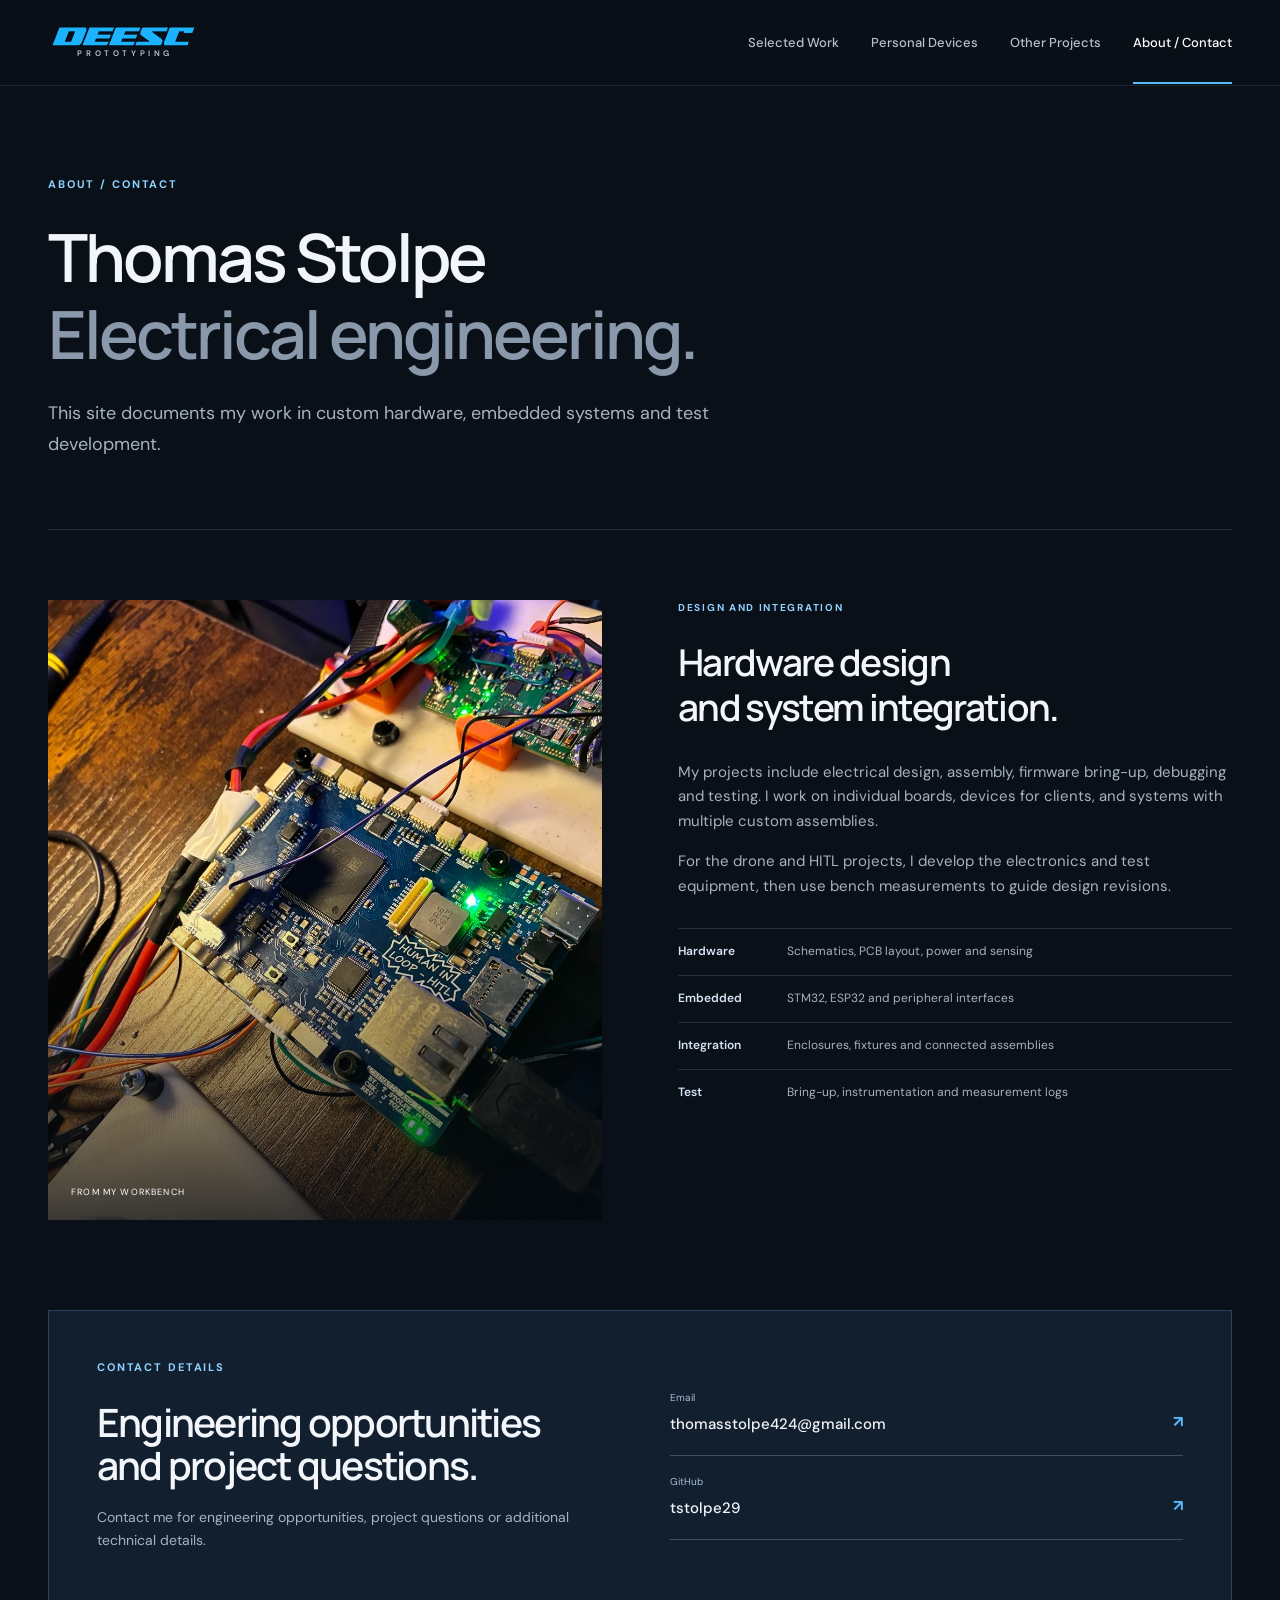
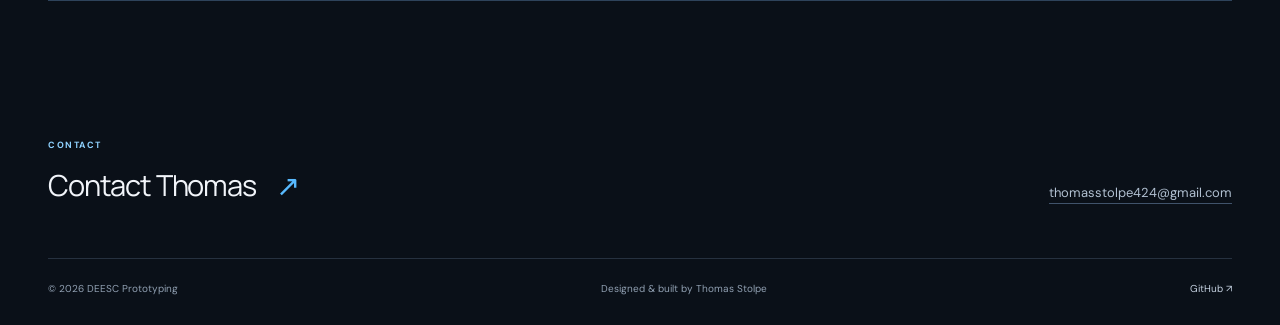
==== about.html @ e36f920d "Use plain descriptions throughout portfolio copy" ====
<!doctype html>
<html lang="en"><head><meta charset="utf-8"><meta name="viewport" content="width=device-width, initial-scale=1"><meta name="theme-color" content="#0a1018"><meta name="description" content="Electrical engineering, custom PCB design, embedded systems and bench testing. Contact Thomas Stolpe at DEESC Prototyping."><title>About Thomas Stolpe | DEESC Prototyping</title><link rel="icon" href="assets/brand/deesc-chip-blue.png"><link rel="canonical" href="https://deescproto.com/about.html"><meta property="og:type" content="website"><meta property="og:title" content="About Thomas Stolpe | DEESC Prototyping"><meta property="og:description" content="Electrical engineering, custom PCB design, embedded systems and bench testing. Contact Thomas Stolpe at DEESC Prototyping."><meta property="og:image" content="https://deescproto.com/photo-drone-hitl.webp"><meta name="twitter:card" content="summary_large_image"><link rel="stylesheet" href="styles.css?v=20261102"></head><body>
<a class="skip-link" href="#main">Skip to content</a><header class="site-header"><div class="container nav-wrap">
 <a class="brand" href="index.html" aria-label="DEESC Prototyping home"><img src="assets/brand/deesc-wordmark-blue.png" width="151" height="39" alt="DEESC"><span>PROTOTYPING</span></a>
 <button class="menu-toggle" aria-expanded="false" aria-controls="main-nav"><span>Menu</span><span class="menu-icon" aria-hidden="true">☰</span></button>
 <nav class="main-nav" id="main-nav" aria-label="Main navigation"><a href="index.html">Selected Work</a><a href="people.html">Personal Devices</a><a href="projects.html">Other Projects</a><a href="about.html" aria-current="page">About / Contact</a></nav></div></header><main id="main"><section class="page-intro container"><p class="eyebrow">ABOUT / CONTACT</p><h1>Thomas Stolpe<br><span class="muted">Electrical engineering.</span></h1><p class="intro-lede">This site documents my work in custom hardware, embedded systems and test development.</p></section>
<section class="container about-layout"><div class="about-image"><img src="photo-hitl-bench.webp" alt="Thomas Stolpe’s custom HITL board on the electronics workbench" width="1536" height="1152"><span class="photo-label">FROM MY WORKBENCH</span></div><div class="about-text"><p class="eyebrow">DESIGN AND INTEGRATION</p><h2>Hardware design<br>and system integration.</h2><p>My projects include electrical design, assembly, firmware bring-up, debugging and testing. I work on individual boards, devices for clients, and systems with multiple custom assemblies.</p><p>For the drone and HITL projects, I develop the electronics and test equipment, then use bench measurements to guide design revisions.</p><dl class="skill-list"><div><dt>Hardware</dt><dd>Schematics, PCB layout, power and sensing</dd></div><div><dt>Embedded</dt><dd>STM32, ESP32 and peripheral interfaces</dd></div><div><dt>Integration</dt><dd>Enclosures, fixtures and connected assemblies</dd></div><div><dt>Test</dt><dd>Bring-up, instrumentation and measurement logs</dd></div></dl></div></section>
<section class="container contact-panel" id="contact"><div><p class="eyebrow">CONTACT DETAILS</p><h2>Engineering opportunities<br>and project questions.</h2><p>Contact me for engineering opportunities, project questions or additional technical details.</p></div><div class="contact-links"><a href="mailto:thomasstolpe424@gmail.com"><span>Email</span><strong>thomasstolpe424@gmail.com</strong><b aria-hidden="true">↗</b></a><a href="https://github.com/tstolpe29" target="_blank" rel="noopener noreferrer"><span>GitHub</span><strong>tstolpe29</strong><b aria-hidden="true">↗</b></a></div></section></main><footer class="site-footer"><div class="container"><div class="footer-top"><div><p class="eyebrow">CONTACT</p><a class="footer-hello" href="mailto:thomasstolpe424@gmail.com">Contact Thomas <span aria-hidden="true">↗</span></a></div><a class="email-link" href="mailto:thomasstolpe424@gmail.com">thomasstolpe424@gmail.com</a></div><div class="footer-bottom"><span>© <span id="year">2026</span> DEESC Prototyping</span><span>Designed & built by Thomas Stolpe</span><a href="https://github.com/tstolpe29" target="_blank" rel="noopener noreferrer">GitHub ↗</a></div></div></footer><script src="script.js?v=20261102"></script></body></html>
---- styles.css ----
@import url('https://fonts.googleapis.com/css2?family=DM+Sans:wght@400;500;600;700&family=Manrope:wght@400;500;600;700;800&display=swap');
:root{--bg:#0a1018;--line:#26313f;--text:#f2f5fa;--muted:#a6b2c1;--blue:#58baff;--blue-light:#8fd2ff;--font:'DM Sans',Arial,sans-serif;--display:'Manrope',Arial,sans-serif}
*{box-sizing:border-box}html{scroll-behavior:smooth;scroll-padding-top:100px}body{margin:0;background:var(--bg);color:var(--text);font-family:var(--font);font-size:16px;line-height:1.65;-webkit-font-smoothing:antialiased}a{color:inherit;text-decoration:none}button{font:inherit;color:inherit}img{display:block;max-width:100%}::selection{background:#59baff;color:#071018}:focus-visible{outline:2px solid var(--blue-light);outline-offset:6px}h1,h2,h3{font-family:var(--display);line-height:1.12;letter-spacing:-.045em;font-weight:600}h1,h2,h3,p{margin-top:0}p{color:var(--muted)}.container{width:min(1280px,calc(100% - 96px));margin-inline:auto}.muted{color:#8998aa}.eyebrow{font-size:11px;font-weight:700;line-height:1.6;letter-spacing:.17em;color:var(--blue-light);margin-bottom:24px}.skip-link{position:fixed;left:24px;top:-100px;z-index:200;background:var(--blue);color:#071018;padding:12px 18px}.skip-link:focus{top:12px}
.site-header{height:86px;position:sticky;top:0;z-index:50;background:rgba(10,16,24,.95);border-bottom:1px solid rgba(142,174,206,.15);backdrop-filter:blur(20px)}.nav-wrap{display:flex;height:100%;align-items:center;justify-content:space-between;gap:36px}.brand{width:151px;display:flex;flex-direction:column;align-items:center;gap:0;flex-shrink:0}.brand img{width:151px;height:auto;max-height:38px;object-fit:contain}.brand span{font-size:8px;letter-spacing:.45em;font-weight:600;padding-left:.45em;color:#b6c4d5}.main-nav{display:flex;gap:32px;align-items:center}.main-nav a{font-size:13px;font-weight:500;padding:31px 0 29px;color:#b7c1ce;border-bottom:2px solid transparent;transition:color .2s,border-color .2s}.main-nav a:hover,.main-nav a[aria-current=page]{color:#fff;border-bottom-color:var(--blue)}.menu-toggle{display:none}
.hero{position:relative;min-height:790px;height:min(850px,calc(100svh - 86px));isolation:isolate;overflow:hidden;background:#0e1825}.hero-photo{position:absolute;inset:0;width:100%;height:100%;object-fit:cover;object-position:50% 74%;z-index:-3}.hero-shade{position:absolute;inset:0;z-index:-2;background:linear-gradient(180deg,rgba(8,15,24,.87) 0%,rgba(8,15,24,.55) 29%,rgba(8,15,24,0) 62%,rgba(8,15,24,.36) 87%,#0a1018 100%)}.hero-copy{padding-top:62px;position:relative}.hero-copy .eyebrow{display:flex;align-items:center;gap:12px;font-size:10px;margin-bottom:20px}.small-line{display:inline-block;width:25px;height:1px;background:var(--blue)}.hero h1{font-size:clamp(47px,5.25vw,76px);max-width:910px;margin-bottom:20px;letter-spacing:-.052em;line-height:1.04}.hero h1 em{font-style:normal;color:#8dceff}.hero-lede{font-size:16px;line-height:1.65;max-width:640px;color:#d0dae5;margin-bottom:25px}.button{display:inline-flex;align-items:center;justify-content:space-between;gap:32px;padding:13px 21px;font-weight:600;font-size:13px;border:1px solid transparent;transition:background .2s,transform .2s}.button.primary{background:var(--blue);color:#08111b}.button:hover{background:#9edaff;transform:translateY(-2px)}.hero-caption{position:absolute;bottom:27px;left:0;right:0;display:flex;align-items:center;gap:20px;font-size:12px;color:#d0dbe8}.hero-caption span:first-child{font-size:9px;letter-spacing:.19em;color:var(--blue-light)}.hero-caption span:last-child{margin-left:auto;font-size:10px;letter-spacing:.15em}
.discipline-strip{border-block:1px solid var(--line);background:#0d151f}.discipline-strip .container{display:flex;align-items:center;justify-content:space-between;gap:20px;padding-block:22px}.discipline-strip span{font-size:10px;font-weight:500;letter-spacing:.13em;color:#9eacbd}.discipline-strip i{width:3px;height:3px;background:#59718b;border-radius:50%}.section{padding-block:108px}.section-heading{display:flex;justify-content:space-between;align-items:flex-end;gap:70px;margin-bottom:54px}.section-heading h2{font-size:42px;line-height:1.2;margin-bottom:0}.section-heading .eyebrow{margin-bottom:20px}.section-heading>p{max-width:330px;margin-bottom:4px;font-size:15px}
.feature{display:grid;grid-template-columns:1.12fr 1fr;gap:68px;align-items:center;padding:42px 0;border-top:1px solid var(--line)}.feature:last-child{padding-bottom:0}.feature-visual{position:relative;display:block;aspect-ratio:1.09;overflow:hidden;background:#15202d}.feature-visual img{width:100%;height:100%;object-fit:cover;transition:transform .7s}.feature-visual:after,.people-photo:after,.about-image:after{content:'';position:absolute;inset:50% 0 0;background:linear-gradient(transparent,rgba(6,12,19,.78));pointer-events:none}.feature-visual:hover img,.small-photo:hover img{transform:scale(1.035)}.photo-label{position:absolute;z-index:1;left:23px;bottom:20px;font-size:9px;letter-spacing:.13em;color:white}.image-arrow{position:absolute;z-index:2;right:20px;bottom:18px;display:grid;place-items:center;width:36px;height:36px;border:1px solid #7e93a9;background:#111e2bd9;border-radius:50%;font-size:21px;color:#e8f4ff}.feature-top{display:flex;justify-content:space-between;align-items:center;margin-bottom:32px}.index-number{font-family:var(--display);font-weight:500;font-size:42px;letter-spacing:-.06em;color:#71869d;line-height:1}.status{font-size:9px;letter-spacing:.12em;font-weight:600;display:flex;align-items:center;gap:8px;color:#b5c4d4}.status i{width:5px;height:5px;background:var(--blue);border-radius:50%}.feature-copy .eyebrow{margin-bottom:14px}.feature h3{font-size:39px;margin-bottom:20px}.feature-copy>p:not(.eyebrow){font-size:15px}.detail-lines{list-style:none;padding:0;margin:24px 0 28px}.detail-lines li{position:relative;border-top:1px solid var(--line);padding:11px 0 11px 18px;font-size:12px;color:#b4c0cf}.detail-lines li:before{content:'+';position:absolute;left:0;color:var(--blue)}.text-link{display:inline-flex;align-items:center;justify-content:space-between;gap:40px;font-weight:600;font-size:13px;padding-block:7px;border-bottom:1px solid #52728e;transition:color .2s,border-color .2s}.text-link span{font-size:20px;color:var(--blue)}.text-link:hover{color:var(--blue-light);border-color:var(--blue-light)}.feature-hitl .feature-visual{grid-column:2;grid-row:1}.feature-hitl .feature-copy{grid-column:1;grid-row:1}
.approach-band{background:#101a27;border-block:1px solid var(--line);padding-block:64px}.approach-inner{display:grid;grid-template-columns:.65fr 1.4fr 1fr;gap:36px;align-items:center}.approach-inner>.eyebrow{align-self:start;margin-top:7px}.approach-inner h2{font-size:37px;margin:0;line-height:1.25}.approach-inner h2 span{color:#92a6bf}.approach-inner>p:last-child{font-size:14px;margin:0}.site-footer{padding:62px 0 27px}.footer-top{display:flex;align-items:flex-end;justify-content:space-between;gap:30px;padding-bottom:54px}.footer-top .eyebrow{font-size:9px;margin-bottom:14px}.footer-hello{font-family:var(--display);font-size:29px;letter-spacing:-.04em;line-height:1.25}.footer-hello span{color:var(--blue);margin-left:15px}.email-link{color:#b1c0d1;font-size:13px;border-bottom:1px solid #40536b}.footer-bottom{display:flex;gap:24px;align-items:center;justify-content:space-between;border-top:1px solid var(--line);padding-top:22px;font-size:10px;color:#91a0b2}.footer-bottom a{color:#c4d0df}
.page-intro{padding-top:90px;padding-bottom:70px;border-bottom:1px solid var(--line)}.page-intro h1{font-size:clamp(44px,5.2vw,70px);line-height:1.16;margin-bottom:26px}.intro-lede{font-size:18px;max-width:760px;line-height:1.7;margin-bottom:0}.people-projects{padding-bottom:40px}.people-feature{display:grid;grid-template-columns:1fr 1fr;gap:80px;align-items:center;padding-block:74px;border-bottom:1px solid var(--line)}.people-feature:last-child{border:0}.people-photo{position:relative;overflow:hidden;display:block;background:#131c28;aspect-ratio:1/1.06}.people-photo img{width:100%;height:100%;object-fit:cover}.people-copy .index-number{display:block;margin-bottom:28px}.people-copy .eyebrow{font-size:10px;margin-bottom:15px}.people-copy h2{font-size:42px;line-height:1.18}.people-copy>p:not(.eyebrow){font-size:15px}.tags{display:flex;flex-wrap:wrap;gap:8px;margin-top:22px}.tags span{padding:5px 9px;border:1px solid #2f4155;font-size:10px;line-height:1.5;color:#b6c9df}.people-copy .text-link{margin-top:28px}.people-feature.reverse .people-photo{grid-column:2;grid-row:1}.people-feature.reverse .people-copy{grid-column:1;grid-row:1}
.small-project-grid{display:grid;grid-template-columns:repeat(3,minmax(0,1fr));column-gap:26px;row-gap:54px;padding-block:62px 90px}.small-project{min-width:0}.small-photo{display:block;position:relative;aspect-ratio:1.35;overflow:hidden;background:#16202d}.small-photo img{width:100%;height:100%;object-fit:cover;transition:transform .6s}.small-index{position:absolute;top:14px;left:14px;background:#0a1018d9;border:1px solid #5f748d;min-width:27px;text-align:center;font-size:11px;padding:2px 5px}.small-photo .image-arrow{width:29px;height:29px;font-size:18px;bottom:12px;right:12px}.small-copy{padding-top:18px}.small-category{color:#90a6bd;font-size:9px;letter-spacing:.08em;margin-bottom:9px}.small-copy h2{font-size:23px;line-height:1.25;letter-spacing:-.035em;margin-bottom:12px}.small-copy h2 a:hover{color:var(--blue-light)}.small-copy>p:not(.small-category){font-size:14px;margin-bottom:0}.small-copy .tags{margin-top:18px}
.about-layout{display:grid;grid-template-columns:1fr 1fr;gap:76px;align-items:start;padding-block:70px 90px}.about-image{position:relative;height:620px}.about-image img{width:100%;height:100%;object-fit:cover}.about-text h2{font-size:37px;line-height:1.2}.about-text>p{font-size:15px}.about-text .eyebrow{font-size:10px}.skill-list{margin:30px 0 0}.skill-list>div{display:grid;grid-template-columns:95px 1fr;gap:14px;border-top:1px solid var(--line);padding-block:13px;font-size:12px}.skill-list dt{color:#d6e5f6;font-weight:600}.skill-list dd{margin:0;color:var(--muted)}.contact-panel{background:#121f2e;padding:48px;display:grid;grid-template-columns:1fr 1fr;gap:60px;margin-bottom:75px;border:1px solid #2e435b}.contact-panel h2{font-size:39px;margin-bottom:18px}.contact-panel p:not(.eyebrow){font-size:14px;margin:0}.contact-links{align-self:center}.contact-links a{position:relative;display:flex;flex-direction:column;padding:18px 25px 18px 0;border-bottom:1px solid #3b4f66;gap:6px}.contact-links span{font-size:10px;color:#a7bed7}.contact-links strong{font-size:15px;font-weight:500;overflow-wrap:anywhere}.contact-links b{position:absolute;right:0;top:45%;color:var(--blue)}
.case-hero{padding-top:47px;padding-bottom:64px;background:linear-gradient(140deg,#101a28,#0a1018)}.back-link{font-size:12px;color:#99aec5;display:inline-block;margin-bottom:43px}.back-link:hover{color:var(--blue-light)}.case-hero-grid{display:grid;grid-template-columns:1fr 1.07fr;gap:64px;align-items:center}.case-hero h1{font-size:clamp(40px,4.3vw,62px);line-height:1.09;margin-bottom:22px}.case-subtitle{font-size:17px}.case-hero .eyebrow{margin-bottom:17px}.case-status{font-size:11px;color:#c1d0e2;margin-top:28px;display:flex;gap:9px;align-items:center}.case-status:before{content:'';width:5px;height:5px;border-radius:50%;background:var(--blue);flex-shrink:0}.case-hero-image{margin:0;aspect-ratio:1.17;background:#172332}.case-hero-image img{width:100%;height:100%;object-fit:cover}.case-hero-image.contain img{object-fit:contain}.facts{display:grid;grid-template-columns:repeat(3,1fr);border-block:1px solid var(--line)}.facts>div{padding:24px 28px;border-right:1px solid var(--line)}.facts>div:first-child{padding-left:0}.facts>div:last-child{border-right:0}.facts dt{font-size:10px;color:#8ca2ba;letter-spacing:.08em;margin-bottom:5px}.facts dd{font-size:16px;margin:0;color:#d4e2f2}.case-section{padding-block:70px}.case-grid{display:grid;grid-template-columns:1fr 1fr;gap:80px}.case-grid h2{font-size:36px;line-height:1.18}.case-overview{font-size:17px;color:#c3cedc}.case-focus{font-size:15px}.engineering-list{list-style:none;margin:0;padding:0}.engineering-list li{padding:18px 0;border-top:1px solid var(--line);display:grid;grid-template-columns:26px 1fr;gap:15px;color:#aebdcf;font-size:14px}.engineering-list li span{font-size:10px;color:var(--blue);padding-top:3px}.engineering-list li p{margin:0;color:inherit}.architecture{margin-top:54px;border-block:1px solid var(--line);padding-block:28px}.architecture>.eyebrow{font-size:10px;margin-bottom:18px}.system-flow{display:grid;grid-template-columns:repeat(4,minmax(0,1fr));gap:18px}.system-node{border-left:2px solid #476b90;padding-left:15px}.system-node span{font-size:9px;color:var(--blue);display:block;margin-bottom:6px}.system-node h3{font-family:var(--font);font-size:14px;letter-spacing:0;margin-bottom:5px}.system-node p{font-size:11px;margin:0}.outcome{margin-top:40px;padding:24px 28px;background:#121f2d;border-left:2px solid var(--blue)}.outcome .eyebrow{font-size:10px;margin-bottom:9px}.outcome p:last-child{font-size:14px;margin:0;color:#b8c9dc}
.docs-section{padding-bottom:50px}.docs-box{border:1px solid var(--line);padding:30px}.docs-box h2{font-size:25px;margin-bottom:10px}.docs-box>p{font-size:14px}.doc-links{display:flex;flex-wrap:wrap;gap:12px;margin-top:22px}.doc-links a{display:inline-flex;align-items:center;gap:25px;padding:12px 16px;background:#142231;border:1px solid #2c455e;font-size:12px;overflow-wrap:anywhere;max-width:100%}.doc-links a:hover{border-color:var(--blue)}.doc-links a span{color:var(--blue-light);font-size:10px;white-space:nowrap}.gallery-section{padding-block:30px 80px}.gallery-heading{display:flex;justify-content:space-between;align-items:flex-end;gap:30px;margin-bottom:28px}.gallery-heading h2{font-size:34px;margin-bottom:0}.gallery-heading .eyebrow{margin-bottom:14px}.gallery-heading>p{font-size:12px;margin:0}.gallery-grid{display:grid;grid-template-columns:repeat(3,minmax(0,1fr));gap:24px;align-items:start}.gallery-item{width:100%;padding:0;border:1px solid #2a3a4e;background:#101a26;text-align:left;cursor:zoom-in;overflow:hidden}.gallery-item img{width:100%;height:250px;object-fit:cover;background:#18232f}.gallery-item[data-technical=true] img{object-fit:contain}.gallery-item span{display:block;padding:13px 15px;font-size:11px;line-height:1.55;color:#a8bdd2}.gallery-item:hover{border-color:#6aa8de}.case-simple{max-width:900px;margin:0 auto}.case-simple h2{font-size:32px}.case-simple p{font-size:18px;color:#bfccdc}.project-related{border-top:1px solid var(--line);padding-block:30px 50px;display:flex;align-items:center;justify-content:space-between;gap:30px}.project-related>span{font-size:10px;color:#9fb0c3;letter-spacing:.14em}.project-related a{font-size:20px;line-height:1.35;font-family:var(--display)}.project-related a span{color:var(--blue);margin-left:15px}
.lightbox{max-width:none;width:100vw;height:100dvh;max-height:none;inset:0;margin:0;padding:20px 30px;border:0;color:var(--text);background:rgba(5,9,15,.98)}.lightbox::backdrop{background:#03060a}.lightbox-toolbar{display:flex;justify-content:space-between;align-items:center;height:47px;max-width:1550px;margin:auto}.lightbox-toolbar>span{font-size:12px;color:#a4b8d0}.lightbox button{background:#152538;border:1px solid #405a77;cursor:pointer;padding:8px 15px}.lightbox button:hover{background:#263f5c}.lightbox-close{font-size:12px}.lightbox-close span{margin-left:20px;font-size:20px}.lightbox-body{display:grid;grid-template-columns:50px minmax(0,1fr) 50px;gap:20px;align-items:center;height:calc(100% - 60px);max-width:1550px;margin:auto}.lightbox figure{margin:0;min-width:0;display:flex;flex-direction:column;align-items:center;gap:16px;max-height:100%}.lightbox figure img{max-height:calc(100dvh - 175px);object-fit:contain;min-height:0}.lightbox figcaption{font-size:12px;color:#bacbdf;text-align:center}.lightbox-prev,.lightbox-next{font-size:20px;height:50px}.no-scroll{overflow:hidden}.error-page{min-height:50vh}
@media(min-width:1600px){.hero-photo{object-position:center 68%}.hero-copy{padding-top:70px}.hero h1{font-size:80px}}
@media(max-width:1100px){.container{width:calc(100% - 64px)}.main-nav{gap:23px}.hero{min-height:730px;height:770px}.hero-photo{object-position:55% 73%}.feature{gap:38px}.feature h3{font-size:32px}.feature-top{margin-bottom:24px}.section-heading{gap:40px}.section-heading h2{font-size:36px}.approach-inner{grid-template-columns:.6fr 1.25fr 1fr;gap:25px}.approach-inner h2{font-size:30px}.people-feature{gap:45px}.people-copy h2{font-size:35px}.case-hero-grid{gap:36px}.case-grid{gap:48px}.small-project-grid{gap:44px 22px}.small-copy h2{font-size:21px}.about-layout{gap:44px}.contact-panel{gap:40px;padding:36px}.gallery-item img{height:210px}.footer-hello{font-size:25px}}
@media(max-width:800px){.container{width:calc(100% - 40px)}.site-header{height:72px}.brand{width:125px}.brand img{width:125px;max-height:31px}.brand span{font-size:7px}.menu-toggle{display:flex;align-items:center;gap:14px;background:none;border:1px solid #34465b;padding:7px 11px;font-size:12px;cursor:pointer}.menu-icon{color:var(--blue);font-size:16px}.main-nav{position:absolute;top:71px;left:0;right:0;padding:12px 20px 22px;background:#0d1724;border-bottom:1px solid #31455c;display:none;flex-direction:column;align-items:stretch;gap:0}.main-nav.open{display:flex}.main-nav a{padding:14px 8px;border-bottom:1px solid #24374d}.main-nav a[aria-current=page]{color:var(--blue-light)}.hero{min-height:720px;height:780px}.hero-copy{padding-top:48px}.hero h1{font-size:56px;line-height:1.09}.hero-photo{object-position:52% 100%;object-fit:contain;background:#0f1b29}.hero-shade{background:linear-gradient(180deg,#0b1420 0%,rgba(11,20,32,.95) 22%,rgba(11,20,32,.4) 42%,transparent 68%,#0a1018 100%)}.hero-caption{bottom:25px}.hero-caption span{font-size:11px}.hero-caption span:first-child{display:none}.hero-copy .eyebrow{font-size:9px}.hero-lede{font-size:15px}.discipline-strip .container{display:grid;grid-template-columns:1fr 1fr;gap:10px 20px;padding-block:18px}.discipline-strip i{display:none}.discipline-strip span{font-size:9px}.section{padding-block:70px}.section-heading{display:block;margin-bottom:35px}.section-heading h2{font-size:36px}.section-heading>p{margin-top:22px;max-width:540px}.feature{grid-template-columns:1fr;gap:28px;padding-block:30px 46px}.feature-visual{aspect-ratio:1.35}.feature-hitl .feature-visual,.feature-hitl .feature-copy{grid-column:auto;grid-row:auto}.feature-top{margin-bottom:22px}.feature h3{font-size:36px}.feature-copy{padding-inline:5px}.feature-copy>p:not(.eyebrow){max-width:600px}.detail-lines{margin-block:20px}.approach-inner{grid-template-columns:1fr 1fr;gap:20px 35px}.approach-inner>.eyebrow{grid-column:1/-1;margin:0}.approach-inner h2{font-size:29px}.approach-inner>p:last-child{font-size:13px}.footer-top{align-items:flex-start;flex-direction:column;gap:24px;padding-bottom:35px}.footer-bottom{flex-wrap:wrap;gap:12px 22px}.footer-bottom span:nth-child(2){order:3;width:100%}.footer-bottom>a{margin-left:auto}.page-intro{padding-block:56px 44px}.page-intro h1{font-size:48px}.intro-lede{font-size:16px}.people-feature{grid-template-columns:1fr;gap:32px;padding-block:44px}.people-photo{aspect-ratio:1.2;max-height:560px}.people-feature.reverse .people-photo,.people-feature.reverse .people-copy{grid-column:auto;grid-row:auto}.people-copy h2{font-size:37px}.people-copy .index-number{font-size:32px;margin-bottom:22px}.small-project-grid{grid-template-columns:repeat(2,minmax(0,1fr));gap:38px 20px;padding-block:44px 60px}.small-copy h2{font-size:21px}.about-layout{grid-template-columns:1fr;gap:35px;padding-block:44px}.about-image{height:auto;aspect-ratio:1.2}.about-text h2{font-size:36px}.contact-panel{grid-template-columns:1fr;gap:24px;margin-bottom:38px;padding:28px}.contact-panel h2{font-size:34px}.case-hero{padding-block:28px 40px}.back-link{margin-bottom:30px}.case-hero-grid{grid-template-columns:1fr;gap:32px}.case-hero h1{font-size:48px;max-width:600px}.case-hero-image{aspect-ratio:1.4}.case-grid{grid-template-columns:1fr;gap:30px}.case-section{padding-block:45px}.facts>div{padding:20px 15px}.facts dd{font-size:13px}.case-grid h2{font-size:32px}.system-flow{grid-template-columns:1fr 1fr;gap:25px}.gallery-grid{grid-template-columns:1fr 1fr;gap:16px}.gallery-heading{display:block}.gallery-heading>p{margin-top:16px}.gallery-item img{height:210px}.gallery-section{padding-block:20px 45px}.project-related a{font-size:18px}.docs-box{padding:22px}.lightbox{padding:15px 12px}.lightbox-body{grid-template-columns:34px minmax(0,1fr) 34px;gap:8px}.lightbox-prev,.lightbox-next{padding:4px!important;height:40px}.lightbox figcaption{font-size:11px}.lightbox-close{padding:4px 10px!important}}
@media(max-width:480px){.hero{height:720px;min-height:0}.hero-copy{padding-top:38px}.hero h1{font-size:41px;letter-spacing:-.055em;line-height:1.13}.hero-copy .eyebrow{font-size:8px;gap:8px;letter-spacing:.1em}.small-line{width:18px}.hero-lede{font-size:14px;max-width:330px}.desktop-break{display:none}.hero-photo{object-fit:cover;height:430px;top:auto;bottom:20px;object-position:52% 100%;opacity:.96}.hero-shade{background:linear-gradient(180deg,#0b1420 0%,#0b1420 27%,rgba(11,20,32,.8) 41%,transparent 61%,rgba(10,16,24,.12) 83%,#0a1018 100%)}.hero-caption{font-size:10px;gap:10px;bottom:22px}.hero-caption span:nth-child(2){font-size:10px}.button{padding:12px 17px;font-size:12px}.discipline-strip span{font-size:8px;letter-spacing:.08em}.section-heading h2{font-size:31px}.section-heading .eyebrow{font-size:10px}.feature h3{font-size:33px}.feature-visual{aspect-ratio:1.15}.feature-copy{padding:0}.feature-top .status{font-size:8px}.index-number{font-size:34px}.photo-label{left:15px;bottom:17px;font-size:8px;max-width:75%}.feature-copy>.eyebrow{font-size:10px}.detail-lines li{font-size:11px}.approach-band{padding-block:44px}.approach-inner{grid-template-columns:1fr;gap:20px}.approach-inner h2{font-size:32px}.approach-inner>p:last-child{font-size:14px}.site-footer{padding-top:42px}.footer-hello{font-size:25px}.email-link{font-size:12px}.footer-bottom{font-size:9px}.page-intro h1{font-size:39px}.page-intro .eyebrow{font-size:10px}.intro-lede{font-size:15px}.small-project-grid{grid-template-columns:1fr;row-gap:42px}.small-photo{aspect-ratio:1.45}.small-copy h2{font-size:24px}.small-copy>p:not(.small-category){font-size:15px}.people-copy h2{font-size:34px}.people-photo{aspect-ratio:1.08}.about-text h2{font-size:31px}.contact-panel{padding:23px}.contact-links strong{font-size:12px}.case-hero h1{font-size:41px}.case-subtitle{font-size:16px}.case-hero-image{aspect-ratio:1.15}.facts{grid-template-columns:1fr}.facts>div,.facts>div:first-child{padding:14px 0;border-right:0;border-bottom:1px solid var(--line);display:grid;grid-template-columns:105px 1fr;gap:10px;align-items:center}.facts>div:last-child{border-bottom:0}.facts dt{margin:0}.facts dd{font-size:14px}.case-overview{font-size:16px}.case-focus{font-size:14px}.engineering-list li{font-size:13px}.system-flow{gap:22px 14px}.system-node{padding-left:10px}.system-node h3{font-size:12px}.system-node p{font-size:10px}.outcome{padding:20px}.gallery-grid{grid-template-columns:1fr}.gallery-item img{height:auto;max-height:380px;object-fit:contain}.gallery-heading h2{font-size:29px}.project-related{align-items:flex-start;flex-direction:column;gap:15px}.case-simple p{font-size:16px}.lightbox-body{grid-template-columns:30px minmax(0,1fr) 30px;gap:5px}.lightbox-toolbar{height:45px}.lightbox figure img{max-height:calc(100dvh - 200px)}}
@media(prefers-reduced-motion:reduce){html{scroll-behavior:auto}*,*:before,*:after{animation:none!important;transition:none!important}}
/* Final image framing keeps both flagship builds visible at small widths. */
@media(min-width:801px){.hero-shade{background:linear-gradient(90deg,rgba(7,14,23,.55),rgba(7,14,23,.18) 52%,transparent 75%),linear-gradient(180deg,rgba(8,15,24,.87) 0%,rgba(8,15,24,.55) 29%,transparent 62%,rgba(8,15,24,.36) 87%,#0a1018 100%)}}
@media(max-width:480px){.hero-photo{height:auto;width:100%;bottom:22px;object-fit:contain}.hero{height:690px}.hero-shade{background:linear-gradient(180deg,#0b1420 0%,#0b1420 38%,rgba(11,20,32,.3) 57%,transparent 72%,rgba(10,16,24,.08) 90%,#0a1018 100%)}}
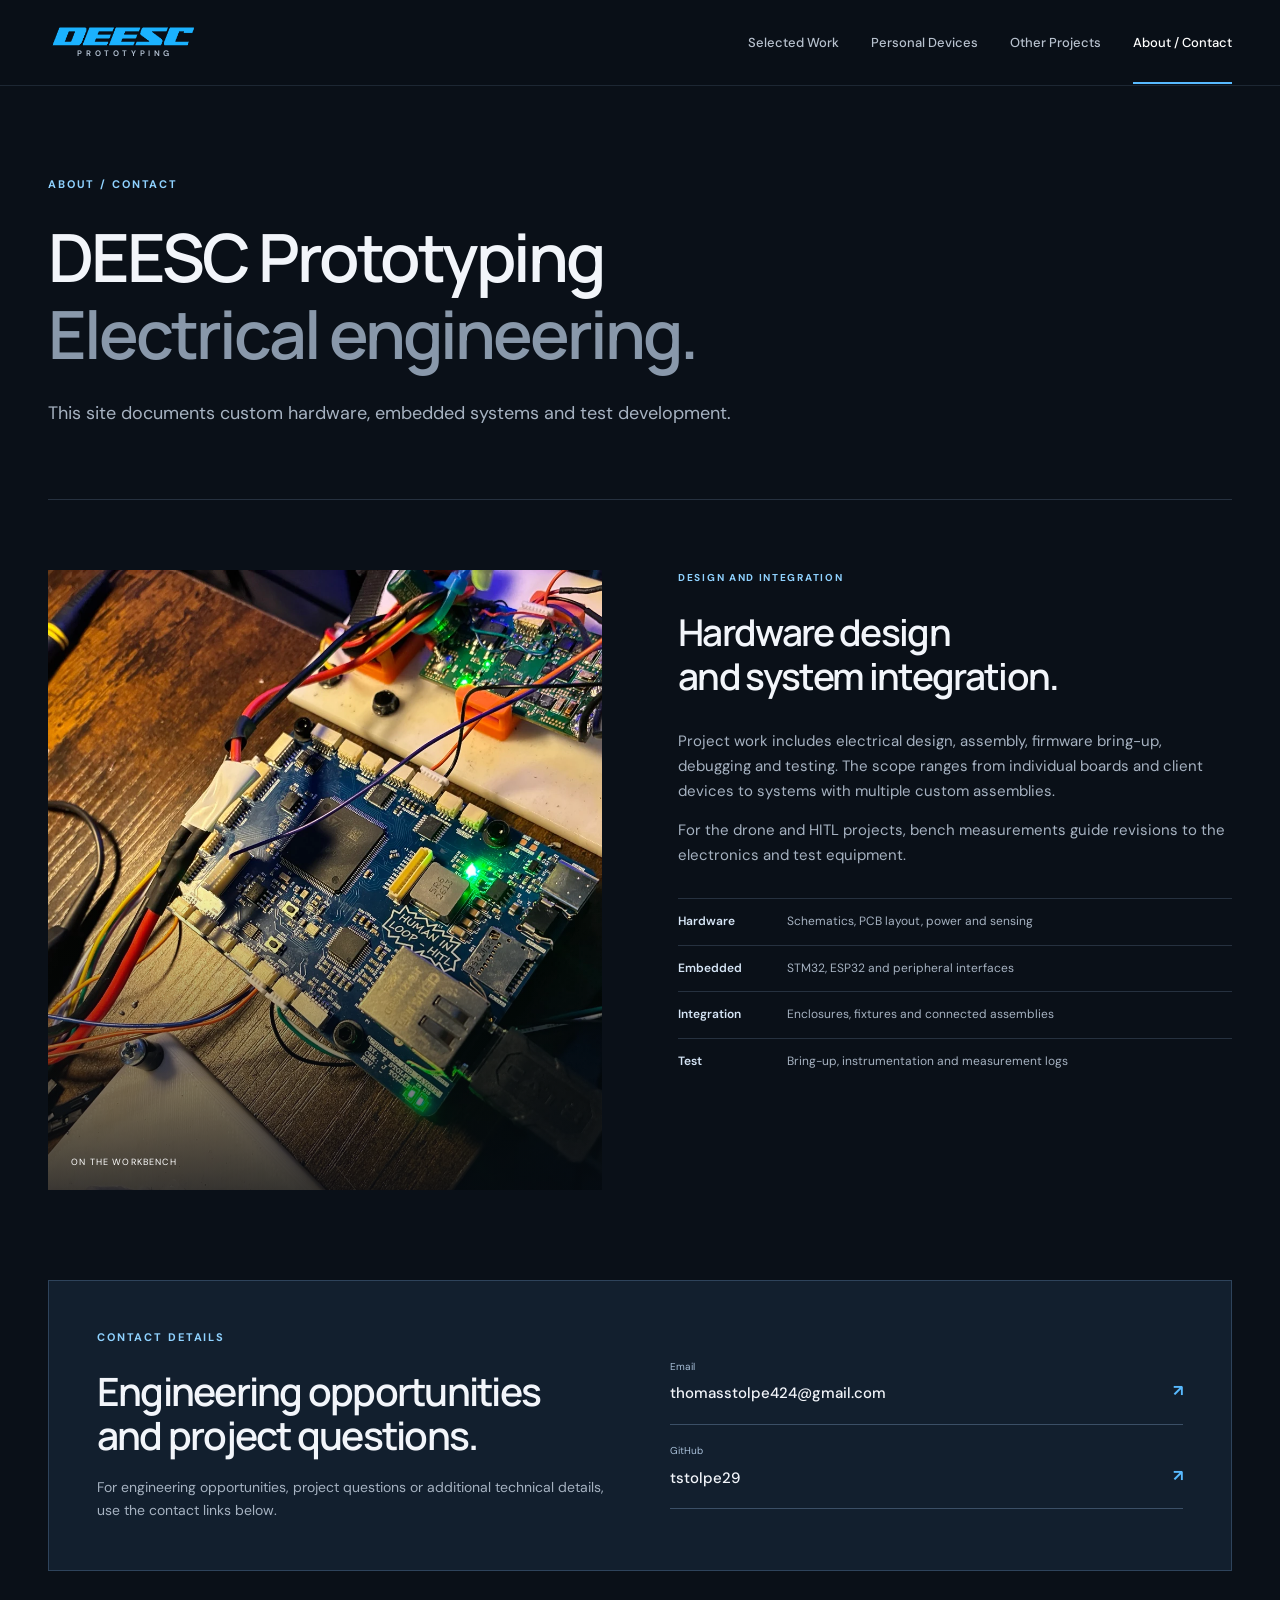
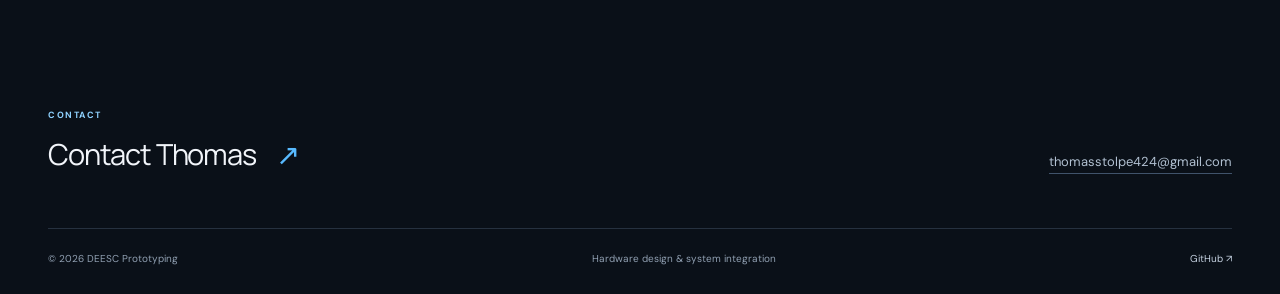
==== commit d9196197: "Use neutral wording throughout website" ====
--- a/about.html
+++ b/about.html
@@ -1,8 +1,8 @@
 <!doctype html>
-<html lang="en"><head><meta charset="utf-8"><meta name="viewport" content="width=device-width, initial-scale=1"><meta name="theme-color" content="#0a1018"><meta name="description" content="Electrical engineering, custom PCB design, embedded systems and bench testing. Contact Thomas Stolpe at DEESC Prototyping."><title>About Thomas Stolpe | DEESC Prototyping</title><link rel="icon" href="assets/brand/deesc-chip-blue.png"><link rel="canonical" href="https://deescproto.com/about.html"><meta property="og:type" content="website"><meta property="og:title" content="About Thomas Stolpe | DEESC Prototyping"><meta property="og:description" content="Electrical engineering, custom PCB design, embedded systems and bench testing. Contact Thomas Stolpe at DEESC Prototyping."><meta property="og:image" content="https://deescproto.com/photo-drone-hitl.webp"><meta name="twitter:card" content="summary_large_image"><link rel="stylesheet" href="styles.css?v=20261102"></head><body>
+<html lang="en"><head><meta charset="utf-8"><meta name="viewport" content="width=device-width, initial-scale=1"><meta name="theme-color" content="#0a1018"><meta name="description" content="Electrical engineering, custom PCB design, embedded systems and bench testing. Contact Thomas Stolpe at DEESC Prototyping."><title>About / Contact | DEESC Prototyping</title><link rel="icon" href="assets/brand/deesc-chip-blue.png"><link rel="canonical" href="https://deescproto.com/about.html"><meta property="og:type" content="website"><meta property="og:title" content="About / Contact | DEESC Prototyping"><meta property="og:description" content="Electrical engineering, custom PCB design, embedded systems and bench testing. Contact Thomas Stolpe at DEESC Prototyping."><meta property="og:image" content="https://deescproto.com/photo-drone-hitl.webp"><meta name="twitter:card" content="summary_large_image"><link rel="stylesheet" href="styles.css?v=20261102"></head><body>
 <a class="skip-link" href="#main">Skip to content</a><header class="site-header"><div class="container nav-wrap">
  <a class="brand" href="index.html" aria-label="DEESC Prototyping home"><img src="assets/brand/deesc-wordmark-blue.png" width="151" height="39" alt="DEESC"><span>PROTOTYPING</span></a>
  <button class="menu-toggle" aria-expanded="false" aria-controls="main-nav"><span>Menu</span><span class="menu-icon" aria-hidden="true">☰</span></button>
- <nav class="main-nav" id="main-nav" aria-label="Main navigation"><a href="index.html">Selected Work</a><a href="people.html">Personal Devices</a><a href="projects.html">Other Projects</a><a href="about.html" aria-current="page">About / Contact</a></nav></div></header><main id="main"><section class="page-intro container"><p class="eyebrow">ABOUT / CONTACT</p><h1>Thomas Stolpe<br><span class="muted">Electrical engineering.</span></h1><p class="intro-lede">This site documents my work in custom hardware, embedded systems and test development.</p></section>
-<section class="container about-layout"><div class="about-image"><img src="photo-hitl-bench.webp" alt="Thomas Stolpe’s custom HITL board on the electronics workbench" width="1536" height="1152"><span class="photo-label">FROM MY WORKBENCH</span></div><div class="about-text"><p class="eyebrow">DESIGN AND INTEGRATION</p><h2>Hardware design<br>and system integration.</h2><p>My projects include electrical design, assembly, firmware bring-up, debugging and testing. I work on individual boards, devices for clients, and systems with multiple custom assemblies.</p><p>For the drone and HITL projects, I develop the electronics and test equipment, then use bench measurements to guide design revisions.</p><dl class="skill-list"><div><dt>Hardware</dt><dd>Schematics, PCB layout, power and sensing</dd></div><div><dt>Embedded</dt><dd>STM32, ESP32 and peripheral interfaces</dd></div><div><dt>Integration</dt><dd>Enclosures, fixtures and connected assemblies</dd></div><div><dt>Test</dt><dd>Bring-up, instrumentation and measurement logs</dd></div></dl></div></section>
-<section class="container contact-panel" id="contact"><div><p class="eyebrow">CONTACT DETAILS</p><h2>Engineering opportunities<br>and project questions.</h2><p>Contact me for engineering opportunities, project questions or additional technical details.</p></div><div class="contact-links"><a href="mailto:thomasstolpe424@gmail.com"><span>Email</span><strong>thomasstolpe424@gmail.com</strong><b aria-hidden="true">↗</b></a><a href="https://github.com/tstolpe29" target="_blank" rel="noopener noreferrer"><span>GitHub</span><strong>tstolpe29</strong><b aria-hidden="true">↗</b></a></div></section></main><footer class="site-footer"><div class="container"><div class="footer-top"><div><p class="eyebrow">CONTACT</p><a class="footer-hello" href="mailto:thomasstolpe424@gmail.com">Contact Thomas <span aria-hidden="true">↗</span></a></div><a class="email-link" href="mailto:thomasstolpe424@gmail.com">thomasstolpe424@gmail.com</a></div><div class="footer-bottom"><span>© <span id="year">2026</span> DEESC Prototyping</span><span>Designed & built by Thomas Stolpe</span><a href="https://github.com/tstolpe29" target="_blank" rel="noopener noreferrer">GitHub ↗</a></div></div></footer><script src="script.js?v=20261102"></script></body></html>+ <nav class="main-nav" id="main-nav" aria-label="Main navigation"><a href="index.html">Selected Work</a><a href="people.html">Personal Devices</a><a href="projects.html">Other Projects</a><a href="about.html" aria-current="page">About / Contact</a></nav></div></header><main id="main"><section class="page-intro container"><p class="eyebrow">ABOUT / CONTACT</p><h1>DEESC Prototyping<br><span class="muted">Electrical engineering.</span></h1><p class="intro-lede">This site documents custom hardware, embedded systems and test development.</p></section>
+<section class="container about-layout"><div class="about-image"><img src="photo-hitl-bench.webp" alt="Custom HITL board on the electronics workbench" width="1536" height="1152"><span class="photo-label">ON THE WORKBENCH</span></div><div class="about-text"><p class="eyebrow">DESIGN AND INTEGRATION</p><h2>Hardware design<br>and system integration.</h2><p>Project work includes electrical design, assembly, firmware bring-up, debugging and testing. The scope ranges from individual boards and client devices to systems with multiple custom assemblies.</p><p>For the drone and HITL projects, bench measurements guide revisions to the electronics and test equipment.</p><dl class="skill-list"><div><dt>Hardware</dt><dd>Schematics, PCB layout, power and sensing</dd></div><div><dt>Embedded</dt><dd>STM32, ESP32 and peripheral interfaces</dd></div><div><dt>Integration</dt><dd>Enclosures, fixtures and connected assemblies</dd></div><div><dt>Test</dt><dd>Bring-up, instrumentation and measurement logs</dd></div></dl></div></section>
+<section class="container contact-panel" id="contact"><div><p class="eyebrow">CONTACT DETAILS</p><h2>Engineering opportunities<br>and project questions.</h2><p>For engineering opportunities, project questions or additional technical details, use the contact links below.</p></div><div class="contact-links"><a href="mailto:thomasstolpe424@gmail.com"><span>Email</span><strong>thomasstolpe424@gmail.com</strong><b aria-hidden="true">↗</b></a><a href="https://github.com/tstolpe29" target="_blank" rel="noopener noreferrer"><span>GitHub</span><strong>tstolpe29</strong><b aria-hidden="true">↗</b></a></div></section></main><footer class="site-footer"><div class="container"><div class="footer-top"><div><p class="eyebrow">CONTACT</p><a class="footer-hello" href="mailto:thomasstolpe424@gmail.com">Contact Thomas <span aria-hidden="true">↗</span></a></div><a class="email-link" href="mailto:thomasstolpe424@gmail.com">thomasstolpe424@gmail.com</a></div><div class="footer-bottom"><span>© <span id="year">2026</span> DEESC Prototyping</span><span>Hardware design & system integration</span><a href="https://github.com/tstolpe29" target="_blank" rel="noopener noreferrer">GitHub ↗</a></div></div></footer><script src="script.js?v=20261102"></script></body></html>
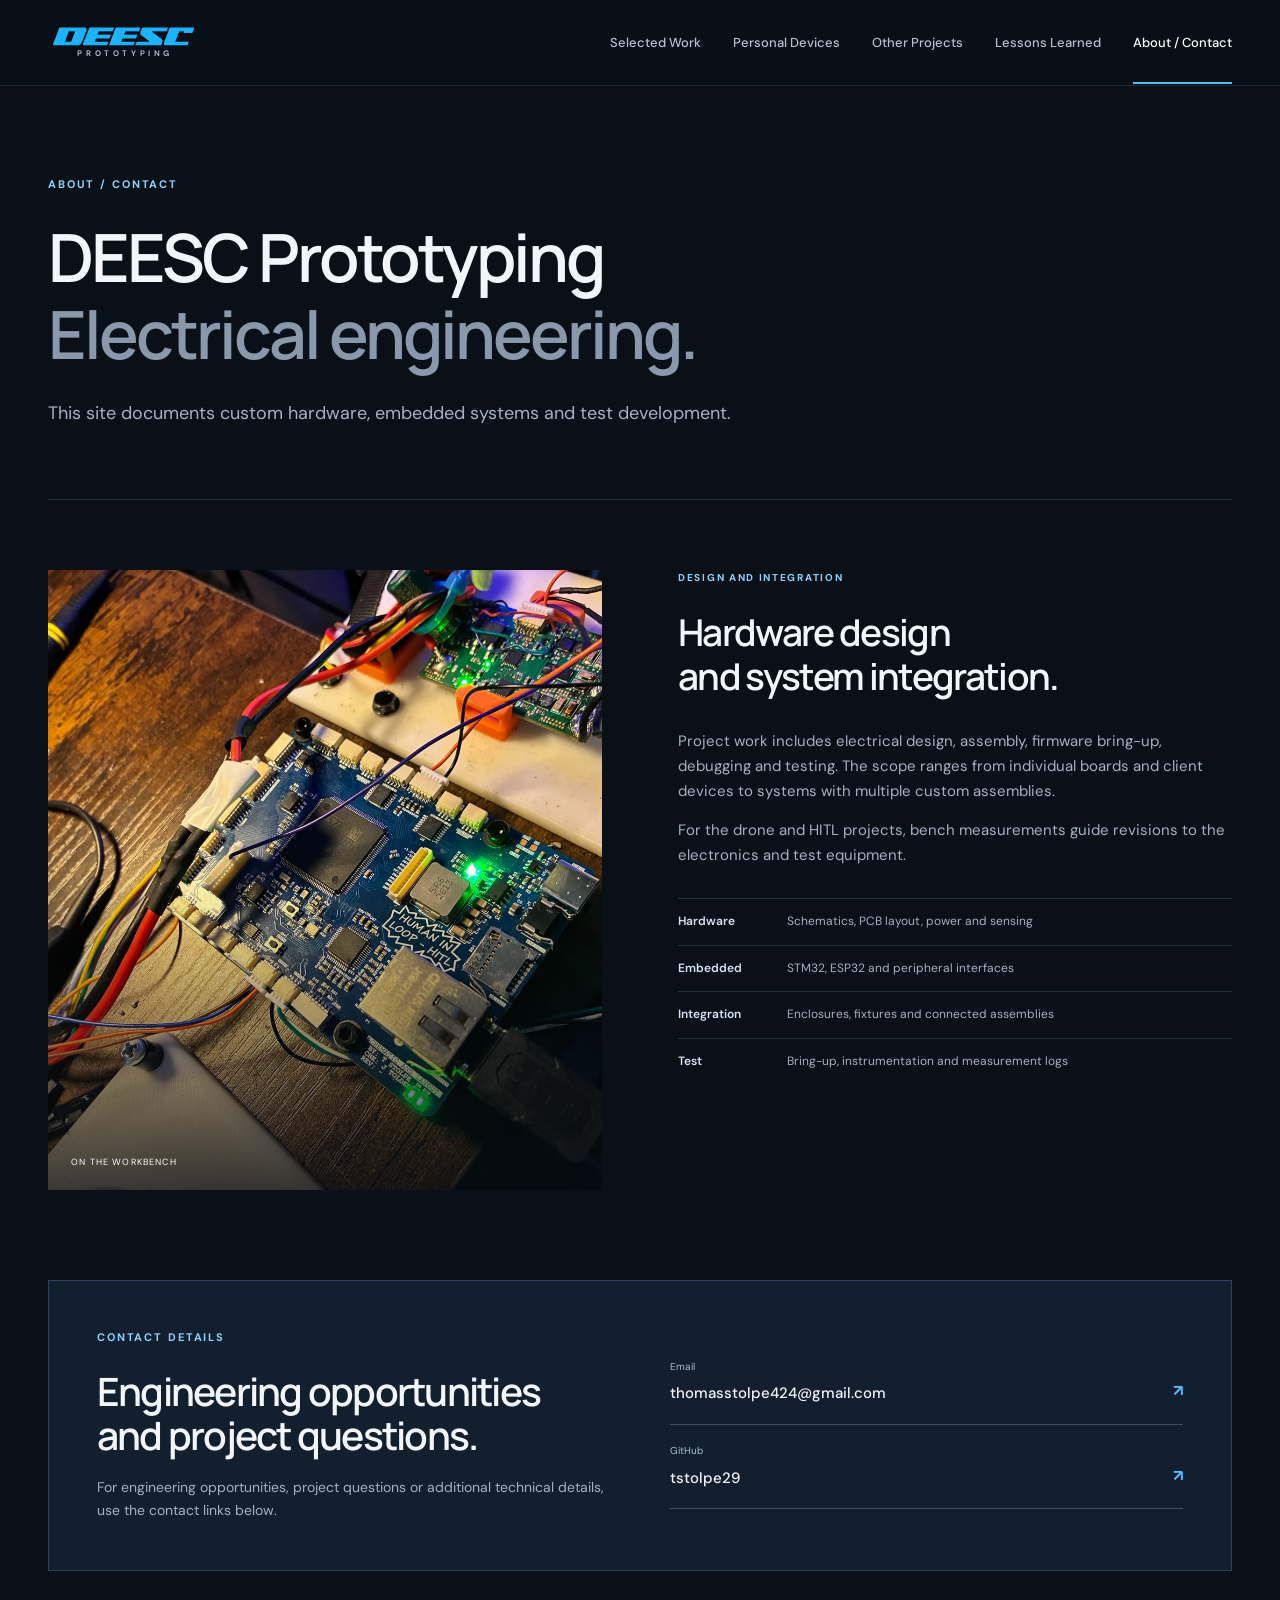
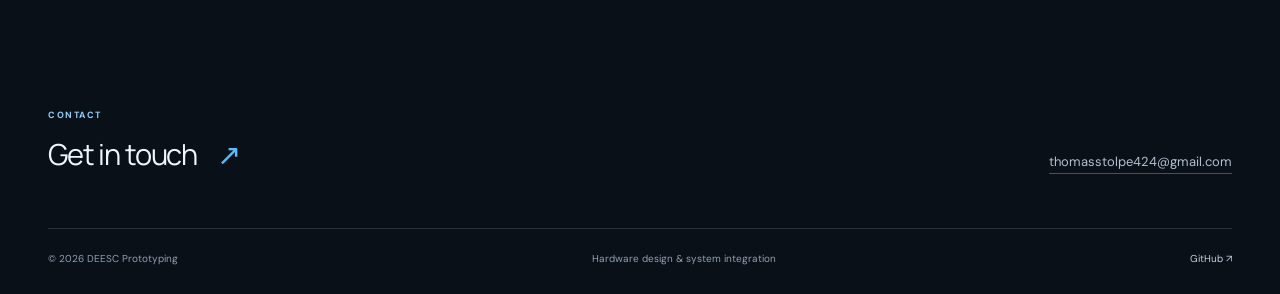
==== commit 53869958: "Add lessons page and HITL schematic; remove personal name" ====
--- a/about.html
+++ b/about.html
@@ -1,8 +1,8 @@
 <!doctype html>
-<html lang="en"><head><meta charset="utf-8"><meta name="viewport" content="width=device-width, initial-scale=1"><meta name="theme-color" content="#0a1018"><meta name="description" content="Electrical engineering, custom PCB design, embedded systems and bench testing. Contact Thomas Stolpe at DEESC Prototyping."><title>About / Contact | DEESC Prototyping</title><link rel="icon" href="assets/brand/deesc-chip-blue.png"><link rel="canonical" href="https://deescproto.com/about.html"><meta property="og:type" content="website"><meta property="og:title" content="About / Contact | DEESC Prototyping"><meta property="og:description" content="Electrical engineering, custom PCB design, embedded systems and bench testing. Contact Thomas Stolpe at DEESC Prototyping."><meta property="og:image" content="https://deescproto.com/photo-drone-hitl.webp"><meta name="twitter:card" content="summary_large_image"><link rel="stylesheet" href="styles.css?v=20261102"></head><body>
+<html lang="en"><head><meta charset="utf-8"><meta name="viewport" content="width=device-width, initial-scale=1"><meta name="theme-color" content="#0a1018"><meta name="description" content="Electrical engineering, custom PCB design, embedded systems and bench testing. Contact DEESC Prototyping."><title>About / Contact | DEESC Prototyping</title><link rel="icon" href="assets/brand/deesc-chip-blue.png"><link rel="canonical" href="https://deescproto.com/about.html"><meta property="og:type" content="website"><meta property="og:title" content="About / Contact | DEESC Prototyping"><meta property="og:description" content="Electrical engineering, custom PCB design, embedded systems and bench testing. Contact DEESC Prototyping."><meta property="og:image" content="https://deescproto.com/photo-drone-hitl.webp"><meta name="twitter:card" content="summary_large_image"><link rel="stylesheet" href="styles.css?v=20261111-lessons"></head><body>
 <a class="skip-link" href="#main">Skip to content</a><header class="site-header"><div class="container nav-wrap">
  <a class="brand" href="index.html" aria-label="DEESC Prototyping home"><img src="assets/brand/deesc-wordmark-blue.png" width="151" height="39" alt="DEESC"><span>PROTOTYPING</span></a>
  <button class="menu-toggle" aria-expanded="false" aria-controls="main-nav"><span>Menu</span><span class="menu-icon" aria-hidden="true">☰</span></button>
- <nav class="main-nav" id="main-nav" aria-label="Main navigation"><a href="index.html">Selected Work</a><a href="people.html">Personal Devices</a><a href="projects.html">Other Projects</a><a href="about.html" aria-current="page">About / Contact</a></nav></div></header><main id="main"><section class="page-intro container"><p class="eyebrow">ABOUT / CONTACT</p><h1>DEESC Prototyping<br><span class="muted">Electrical engineering.</span></h1><p class="intro-lede">This site documents custom hardware, embedded systems and test development.</p></section>
+ <nav class="main-nav" id="main-nav" aria-label="Main navigation"><a href="index.html">Selected Work</a><a href="people.html">Personal Devices</a><a href="projects.html">Other Projects</a><a href="lessons-learned.html">Lessons Learned</a><a href="about.html" aria-current="page">About / Contact</a></nav></div></header><main id="main"><section class="page-intro container"><p class="eyebrow">ABOUT / CONTACT</p><h1>DEESC Prototyping<br><span class="muted">Electrical engineering.</span></h1><p class="intro-lede">This site documents custom hardware, embedded systems and test development.</p></section>
 <section class="container about-layout"><div class="about-image"><img src="photo-hitl-bench.webp" alt="Custom HITL board on the electronics workbench" width="1536" height="1152"><span class="photo-label">ON THE WORKBENCH</span></div><div class="about-text"><p class="eyebrow">DESIGN AND INTEGRATION</p><h2>Hardware design<br>and system integration.</h2><p>Project work includes electrical design, assembly, firmware bring-up, debugging and testing. The scope ranges from individual boards and client devices to systems with multiple custom assemblies.</p><p>For the drone and HITL projects, bench measurements guide revisions to the electronics and test equipment.</p><dl class="skill-list"><div><dt>Hardware</dt><dd>Schematics, PCB layout, power and sensing</dd></div><div><dt>Embedded</dt><dd>STM32, ESP32 and peripheral interfaces</dd></div><div><dt>Integration</dt><dd>Enclosures, fixtures and connected assemblies</dd></div><div><dt>Test</dt><dd>Bring-up, instrumentation and measurement logs</dd></div></dl></div></section>
-<section class="container contact-panel" id="contact"><div><p class="eyebrow">CONTACT DETAILS</p><h2>Engineering opportunities<br>and project questions.</h2><p>For engineering opportunities, project questions or additional technical details, use the contact links below.</p></div><div class="contact-links"><a href="mailto:thomasstolpe424@gmail.com"><span>Email</span><strong>thomasstolpe424@gmail.com</strong><b aria-hidden="true">↗</b></a><a href="https://github.com/tstolpe29" target="_blank" rel="noopener noreferrer"><span>GitHub</span><strong>tstolpe29</strong><b aria-hidden="true">↗</b></a></div></section></main><footer class="site-footer"><div class="container"><div class="footer-top"><div><p class="eyebrow">CONTACT</p><a class="footer-hello" href="mailto:thomasstolpe424@gmail.com">Contact Thomas <span aria-hidden="true">↗</span></a></div><a class="email-link" href="mailto:thomasstolpe424@gmail.com">thomasstolpe424@gmail.com</a></div><div class="footer-bottom"><span>© <span id="year">2026</span> DEESC Prototyping</span><span>Hardware design & system integration</span><a href="https://github.com/tstolpe29" target="_blank" rel="noopener noreferrer">GitHub ↗</a></div></div></footer><script src="script.js?v=20261102"></script></body></html>+<section class="container contact-panel" id="contact"><div><p class="eyebrow">CONTACT DETAILS</p><h2>Engineering opportunities<br>and project questions.</h2><p>For engineering opportunities, project questions or additional technical details, use the contact links below.</p></div><div class="contact-links"><a href="mailto:thomasstolpe424@gmail.com"><span>Email</span><strong>thomasstolpe424@gmail.com</strong><b aria-hidden="true">↗</b></a><a href="https://github.com/tstolpe29" target="_blank" rel="noopener noreferrer"><span>GitHub</span><strong>tstolpe29</strong><b aria-hidden="true">↗</b></a></div></section></main><footer class="site-footer"><div class="container"><div class="footer-top"><div><p class="eyebrow">CONTACT</p><a class="footer-hello" href="mailto:thomasstolpe424@gmail.com">Get in touch <span aria-hidden="true">↗</span></a></div><a class="email-link" href="mailto:thomasstolpe424@gmail.com">thomasstolpe424@gmail.com</a></div><div class="footer-bottom"><span>© <span id="year">2026</span> DEESC Prototyping</span><span>Hardware design & system integration</span><a href="https://github.com/tstolpe29" target="_blank" rel="noopener noreferrer">GitHub ↗</a></div></div></footer><script src="script.js?v=20261102"></script></body></html>
--- a/styles.css
+++ b/styles.css
@@ -16,7 +16,20 @@
 @media(max-width:1100px){.container{width:calc(100% - 64px)}.main-nav{gap:23px}.hero{min-height:730px;height:770px}.hero-photo{object-position:55% 73%}.feature{gap:38px}.feature h3{font-size:32px}.feature-top{margin-bottom:24px}.section-heading{gap:40px}.section-heading h2{font-size:36px}.approach-inner{grid-template-columns:.6fr 1.25fr 1fr;gap:25px}.approach-inner h2{font-size:30px}.people-feature{gap:45px}.people-copy h2{font-size:35px}.case-hero-grid{gap:36px}.case-grid{gap:48px}.small-project-grid{gap:44px 22px}.small-copy h2{font-size:21px}.about-layout{gap:44px}.contact-panel{gap:40px;padding:36px}.gallery-item img{height:210px}.footer-hello{font-size:25px}}
 @media(max-width:800px){.container{width:calc(100% - 40px)}.site-header{height:72px}.brand{width:125px}.brand img{width:125px;max-height:31px}.brand span{font-size:7px}.menu-toggle{display:flex;align-items:center;gap:14px;background:none;border:1px solid #34465b;padding:7px 11px;font-size:12px;cursor:pointer}.menu-icon{color:var(--blue);font-size:16px}.main-nav{position:absolute;top:71px;left:0;right:0;padding:12px 20px 22px;background:#0d1724;border-bottom:1px solid #31455c;display:none;flex-direction:column;align-items:stretch;gap:0}.main-nav.open{display:flex}.main-nav a{padding:14px 8px;border-bottom:1px solid #24374d}.main-nav a[aria-current=page]{color:var(--blue-light)}.hero{min-height:720px;height:780px}.hero-copy{padding-top:48px}.hero h1{font-size:56px;line-height:1.09}.hero-photo{object-position:52% 100%;object-fit:contain;background:#0f1b29}.hero-shade{background:linear-gradient(180deg,#0b1420 0%,rgba(11,20,32,.95) 22%,rgba(11,20,32,.4) 42%,transparent 68%,#0a1018 100%)}.hero-caption{bottom:25px}.hero-caption span{font-size:11px}.hero-caption span:first-child{display:none}.hero-copy .eyebrow{font-size:9px}.hero-lede{font-size:15px}.discipline-strip .container{display:grid;grid-template-columns:1fr 1fr;gap:10px 20px;padding-block:18px}.discipline-strip i{display:none}.discipline-strip span{font-size:9px}.section{padding-block:70px}.section-heading{display:block;margin-bottom:35px}.section-heading h2{font-size:36px}.section-heading>p{margin-top:22px;max-width:540px}.feature{grid-template-columns:1fr;gap:28px;padding-block:30px 46px}.feature-visual{aspect-ratio:1.35}.feature-hitl .feature-visual,.feature-hitl .feature-copy{grid-column:auto;grid-row:auto}.feature-top{margin-bottom:22px}.feature h3{font-size:36px}.feature-copy{padding-inline:5px}.feature-copy>p:not(.eyebrow){max-width:600px}.detail-lines{margin-block:20px}.approach-inner{grid-template-columns:1fr 1fr;gap:20px 35px}.approach-inner>.eyebrow{grid-column:1/-1;margin:0}.approach-inner h2{font-size:29px}.approach-inner>p:last-child{font-size:13px}.footer-top{align-items:flex-start;flex-direction:column;gap:24px;padding-bottom:35px}.footer-bottom{flex-wrap:wrap;gap:12px 22px}.footer-bottom span:nth-child(2){order:3;width:100%}.footer-bottom>a{margin-left:auto}.page-intro{padding-block:56px 44px}.page-intro h1{font-size:48px}.intro-lede{font-size:16px}.people-feature{grid-template-columns:1fr;gap:32px;padding-block:44px}.people-photo{aspect-ratio:1.2;max-height:560px}.people-feature.reverse .people-photo,.people-feature.reverse .people-copy{grid-column:auto;grid-row:auto}.people-copy h2{font-size:37px}.people-copy .index-number{font-size:32px;margin-bottom:22px}.small-project-grid{grid-template-columns:repeat(2,minmax(0,1fr));gap:38px 20px;padding-block:44px 60px}.small-copy h2{font-size:21px}.about-layout{grid-template-columns:1fr;gap:35px;padding-block:44px}.about-image{height:auto;aspect-ratio:1.2}.about-text h2{font-size:36px}.contact-panel{grid-template-columns:1fr;gap:24px;margin-bottom:38px;padding:28px}.contact-panel h2{font-size:34px}.case-hero{padding-block:28px 40px}.back-link{margin-bottom:30px}.case-hero-grid{grid-template-columns:1fr;gap:32px}.case-hero h1{font-size:48px;max-width:600px}.case-hero-image{aspect-ratio:1.4}.case-grid{grid-template-columns:1fr;gap:30px}.case-section{padding-block:45px}.facts>div{padding:20px 15px}.facts dd{font-size:13px}.case-grid h2{font-size:32px}.system-flow{grid-template-columns:1fr 1fr;gap:25px}.gallery-grid{grid-template-columns:1fr 1fr;gap:16px}.gallery-heading{display:block}.gallery-heading>p{margin-top:16px}.gallery-item img{height:210px}.gallery-section{padding-block:20px 45px}.project-related a{font-size:18px}.docs-box{padding:22px}.lightbox{padding:15px 12px}.lightbox-body{grid-template-columns:34px minmax(0,1fr) 34px;gap:8px}.lightbox-prev,.lightbox-next{padding:4px!important;height:40px}.lightbox figcaption{font-size:11px}.lightbox-close{padding:4px 10px!important}}
 @media(max-width:480px){.hero{height:720px;min-height:0}.hero-copy{padding-top:38px}.hero h1{font-size:41px;letter-spacing:-.055em;line-height:1.13}.hero-copy .eyebrow{font-size:8px;gap:8px;letter-spacing:.1em}.small-line{width:18px}.hero-lede{font-size:14px;max-width:330px}.desktop-break{display:none}.hero-photo{object-fit:cover;height:430px;top:auto;bottom:20px;object-position:52% 100%;opacity:.96}.hero-shade{background:linear-gradient(180deg,#0b1420 0%,#0b1420 27%,rgba(11,20,32,.8) 41%,transparent 61%,rgba(10,16,24,.12) 83%,#0a1018 100%)}.hero-caption{font-size:10px;gap:10px;bottom:22px}.hero-caption span:nth-child(2){font-size:10px}.button{padding:12px 17px;font-size:12px}.discipline-strip span{font-size:8px;letter-spacing:.08em}.section-heading h2{font-size:31px}.section-heading .eyebrow{font-size:10px}.feature h3{font-size:33px}.feature-visual{aspect-ratio:1.15}.feature-copy{padding:0}.feature-top .status{font-size:8px}.index-number{font-size:34px}.photo-label{left:15px;bottom:17px;font-size:8px;max-width:75%}.feature-copy>.eyebrow{font-size:10px}.detail-lines li{font-size:11px}.approach-band{padding-block:44px}.approach-inner{grid-template-columns:1fr;gap:20px}.approach-inner h2{font-size:32px}.approach-inner>p:last-child{font-size:14px}.site-footer{padding-top:42px}.footer-hello{font-size:25px}.email-link{font-size:12px}.footer-bottom{font-size:9px}.page-intro h1{font-size:39px}.page-intro .eyebrow{font-size:10px}.intro-lede{font-size:15px}.small-project-grid{grid-template-columns:1fr;row-gap:42px}.small-photo{aspect-ratio:1.45}.small-copy h2{font-size:24px}.small-copy>p:not(.small-category){font-size:15px}.people-copy h2{font-size:34px}.people-photo{aspect-ratio:1.08}.about-text h2{font-size:31px}.contact-panel{padding:23px}.contact-links strong{font-size:12px}.case-hero h1{font-size:41px}.case-subtitle{font-size:16px}.case-hero-image{aspect-ratio:1.15}.facts{grid-template-columns:1fr}.facts>div,.facts>div:first-child{padding:14px 0;border-right:0;border-bottom:1px solid var(--line);display:grid;grid-template-columns:105px 1fr;gap:10px;align-items:center}.facts>div:last-child{border-bottom:0}.facts dt{margin:0}.facts dd{font-size:14px}.case-overview{font-size:16px}.case-focus{font-size:14px}.engineering-list li{font-size:13px}.system-flow{gap:22px 14px}.system-node{padding-left:10px}.system-node h3{font-size:12px}.system-node p{font-size:10px}.outcome{padding:20px}.gallery-grid{grid-template-columns:1fr}.gallery-item img{height:auto;max-height:380px;object-fit:contain}.gallery-heading h2{font-size:29px}.project-related{align-items:flex-start;flex-direction:column;gap:15px}.case-simple p{font-size:16px}.lightbox-body{grid-template-columns:30px minmax(0,1fr) 30px;gap:5px}.lightbox-toolbar{height:45px}.lightbox figure img{max-height:calc(100dvh - 200px)}}
-@media(prefers-reduced-motion:reduce){html{scroll-behavior:auto}*,*:before,*:after{animation:none!important;transition:none!important}}
+@media(prefers-reduced-motion:reduce){html{scroll-behavior:auto}*,*:before,*:after{animation:none!important;transition:none!important}}
 /* Final image framing keeps both flagship builds visible at small widths. */
 @media(min-width:801px){.hero-shade{background:linear-gradient(90deg,rgba(7,14,23,.55),rgba(7,14,23,.18) 52%,transparent 75%),linear-gradient(180deg,rgba(8,15,24,.87) 0%,rgba(8,15,24,.55) 29%,transparent 62%,rgba(8,15,24,.36) 87%,#0a1018 100%)}}
-@media(max-width:480px){.hero-photo{height:auto;width:100%;bottom:22px;object-fit:contain}.hero{height:690px}.hero-shade{background:linear-gradient(180deg,#0b1420 0%,#0b1420 38%,rgba(11,20,32,.3) 57%,transparent 72%,rgba(10,16,24,.08) 90%,#0a1018 100%)}}
+@media(max-width:480px){.hero-photo{height:auto;width:100%;bottom:22px;object-fit:contain}.hero{height:690px}.hero-shade{background:linear-gradient(180deg,#0b1420 0%,#0b1420 38%,rgba(11,20,32,.3) 57%,transparent 72%,rgba(10,16,24,.08) 90%,#0a1018 100%)}}
+
+/* Lessons article shares the existing site header, palette and footer. */
+.lessons-article{max-width:780px;padding-block:68px 80px}
+.lessons-heading{padding-bottom:32px;margin-bottom:36px;border-bottom:1px solid var(--line)}
+.lessons-heading .eyebrow{margin-bottom:18px}
+.lessons-heading h1{font-size:clamp(38px,5vw,58px);line-height:1.1;margin-bottom:0}
+.lessons-body{font-size:17px;line-height:1.85}
+.lessons-body p{color:#c4ceda;margin-bottom:25px}
+.lessons-body p:first-child{font-size:20px;line-height:1.7;color:var(--text)}
+.lessons-body .lesson-takeaway{font-size:24px;color:var(--text);border-left:3px solid var(--blue);padding-left:22px;margin-block:36px}
+.lessons-back{margin-top:22px}
+@media(min-width:801px) and (max-width:1100px){.main-nav{gap:17px}.main-nav a{font-size:12px}.nav-wrap{gap:24px}}
+@media(max-width:800px){.lessons-article{padding-block:42px 54px}.lessons-body{font-size:16px;line-height:1.8}.lessons-body p:first-child{font-size:18px}.lessons-body .lesson-takeaway{font-size:21px}}
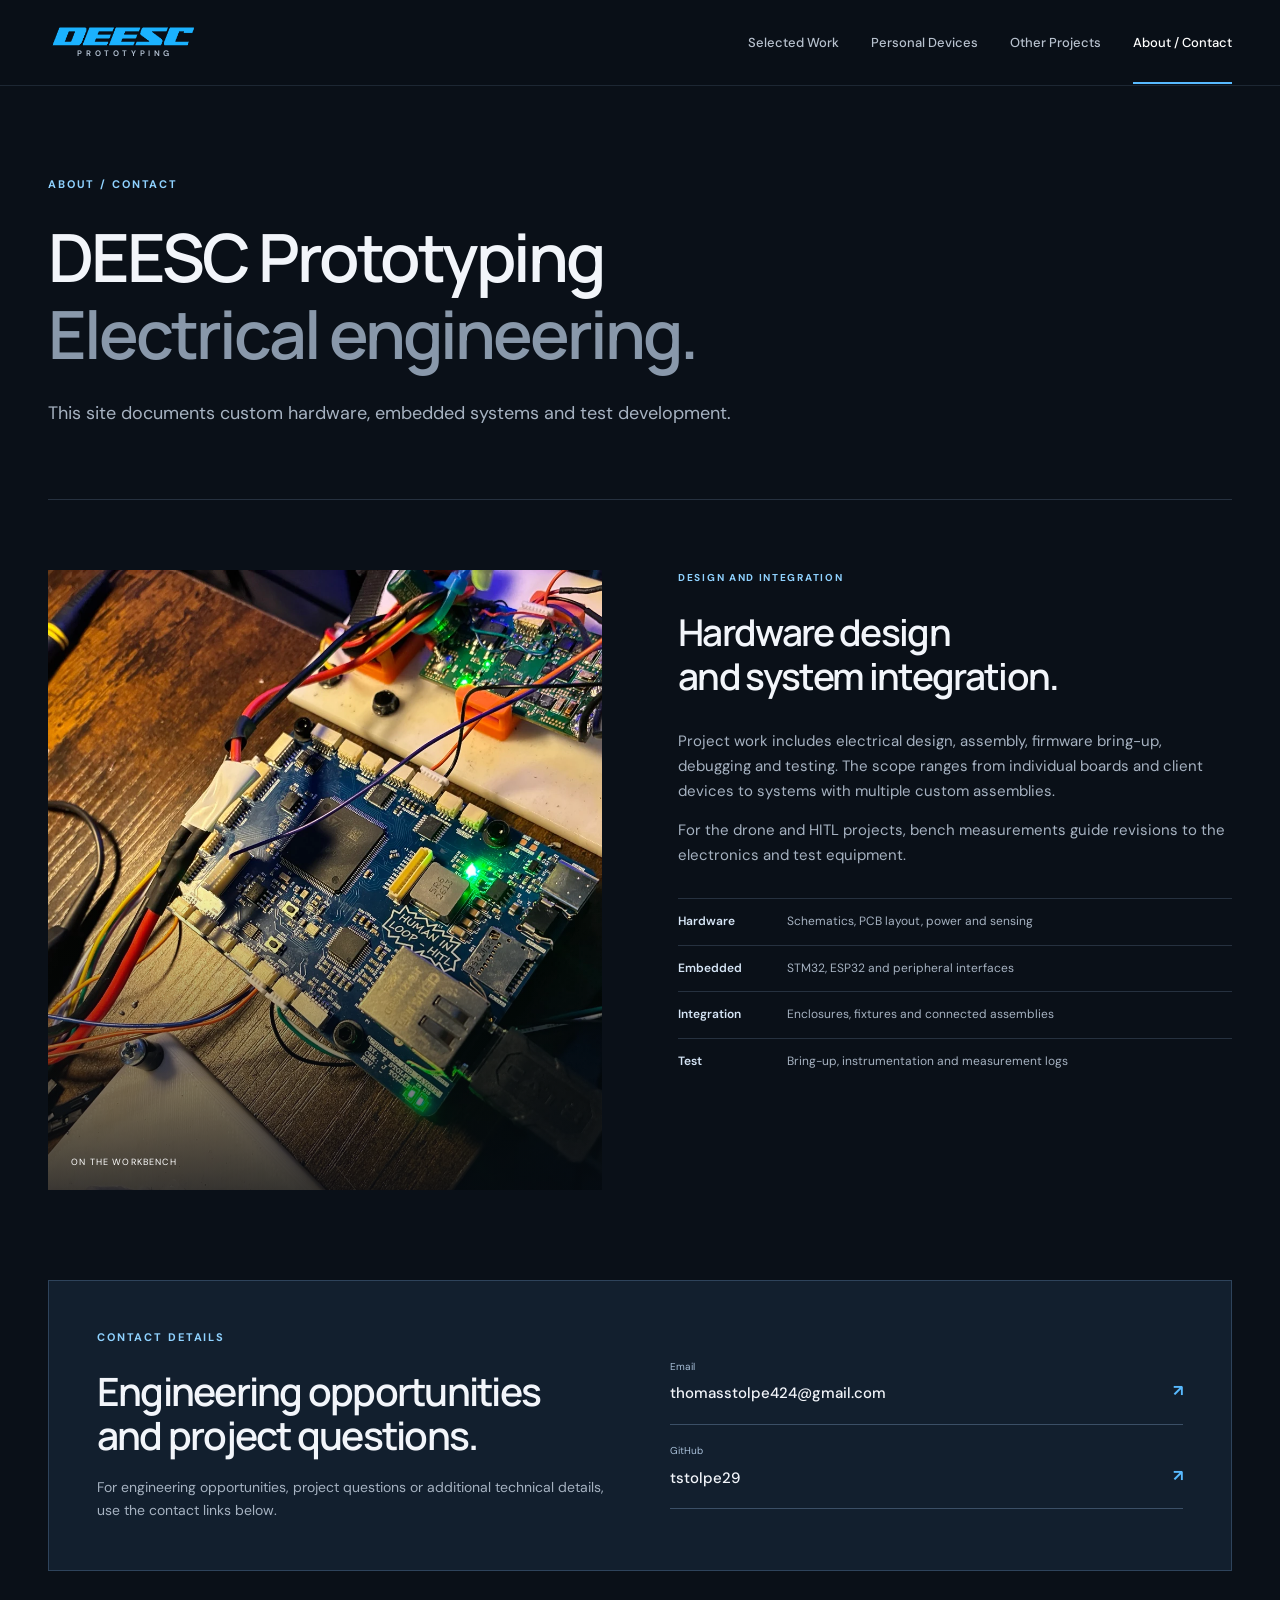
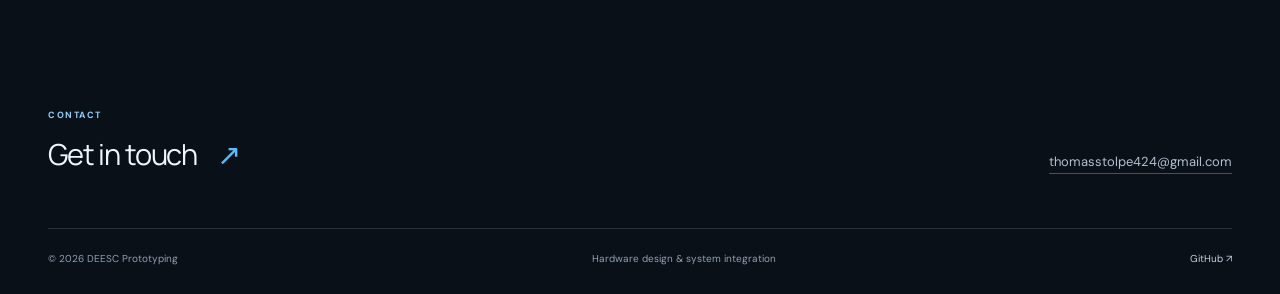
==== commit b31fa562: "Remove Lessons Learned page and navigation links" ====
--- a/about.html
+++ b/about.html
@@ -3,6 +3,6 @@
 <a class="skip-link" href="#main">Skip to content</a><header class="site-header"><div class="container nav-wrap">
  <a class="brand" href="index.html" aria-label="DEESC Prototyping home"><img src="assets/brand/deesc-wordmark-blue.png" width="151" height="39" alt="DEESC"><span>PROTOTYPING</span></a>
  <button class="menu-toggle" aria-expanded="false" aria-controls="main-nav"><span>Menu</span><span class="menu-icon" aria-hidden="true">☰</span></button>
- <nav class="main-nav" id="main-nav" aria-label="Main navigation"><a href="index.html">Selected Work</a><a href="people.html">Personal Devices</a><a href="projects.html">Other Projects</a><a href="lessons-learned.html">Lessons Learned</a><a href="about.html" aria-current="page">About / Contact</a></nav></div></header><main id="main"><section class="page-intro container"><p class="eyebrow">ABOUT / CONTACT</p><h1>DEESC Prototyping<br><span class="muted">Electrical engineering.</span></h1><p class="intro-lede">This site documents custom hardware, embedded systems and test development.</p></section>
+ <nav class="main-nav" id="main-nav" aria-label="Main navigation"><a href="index.html">Selected Work</a><a href="people.html">Personal Devices</a><a href="projects.html">Other Projects</a><a href="about.html" aria-current="page">About / Contact</a></nav></div></header><main id="main"><section class="page-intro container"><p class="eyebrow">ABOUT / CONTACT</p><h1>DEESC Prototyping<br><span class="muted">Electrical engineering.</span></h1><p class="intro-lede">This site documents custom hardware, embedded systems and test development.</p></section>
 <section class="container about-layout"><div class="about-image"><img src="photo-hitl-bench.webp" alt="Custom HITL board on the electronics workbench" width="1536" height="1152"><span class="photo-label">ON THE WORKBENCH</span></div><div class="about-text"><p class="eyebrow">DESIGN AND INTEGRATION</p><h2>Hardware design<br>and system integration.</h2><p>Project work includes electrical design, assembly, firmware bring-up, debugging and testing. The scope ranges from individual boards and client devices to systems with multiple custom assemblies.</p><p>For the drone and HITL projects, bench measurements guide revisions to the electronics and test equipment.</p><dl class="skill-list"><div><dt>Hardware</dt><dd>Schematics, PCB layout, power and sensing</dd></div><div><dt>Embedded</dt><dd>STM32, ESP32 and peripheral interfaces</dd></div><div><dt>Integration</dt><dd>Enclosures, fixtures and connected assemblies</dd></div><div><dt>Test</dt><dd>Bring-up, instrumentation and measurement logs</dd></div></dl></div></section>
 <section class="container contact-panel" id="contact"><div><p class="eyebrow">CONTACT DETAILS</p><h2>Engineering opportunities<br>and project questions.</h2><p>For engineering opportunities, project questions or additional technical details, use the contact links below.</p></div><div class="contact-links"><a href="mailto:thomasstolpe424@gmail.com"><span>Email</span><strong>thomasstolpe424@gmail.com</strong><b aria-hidden="true">↗</b></a><a href="https://github.com/tstolpe29" target="_blank" rel="noopener noreferrer"><span>GitHub</span><strong>tstolpe29</strong><b aria-hidden="true">↗</b></a></div></section></main><footer class="site-footer"><div class="container"><div class="footer-top"><div><p class="eyebrow">CONTACT</p><a class="footer-hello" href="mailto:thomasstolpe424@gmail.com">Get in touch <span aria-hidden="true">↗</span></a></div><a class="email-link" href="mailto:thomasstolpe424@gmail.com">thomasstolpe424@gmail.com</a></div><div class="footer-bottom"><span>© <span id="year">2026</span> DEESC Prototyping</span><span>Hardware design & system integration</span><a href="https://github.com/tstolpe29" target="_blank" rel="noopener noreferrer">GitHub ↗</a></div></div></footer><script src="script.js?v=20261102"></script></body></html>
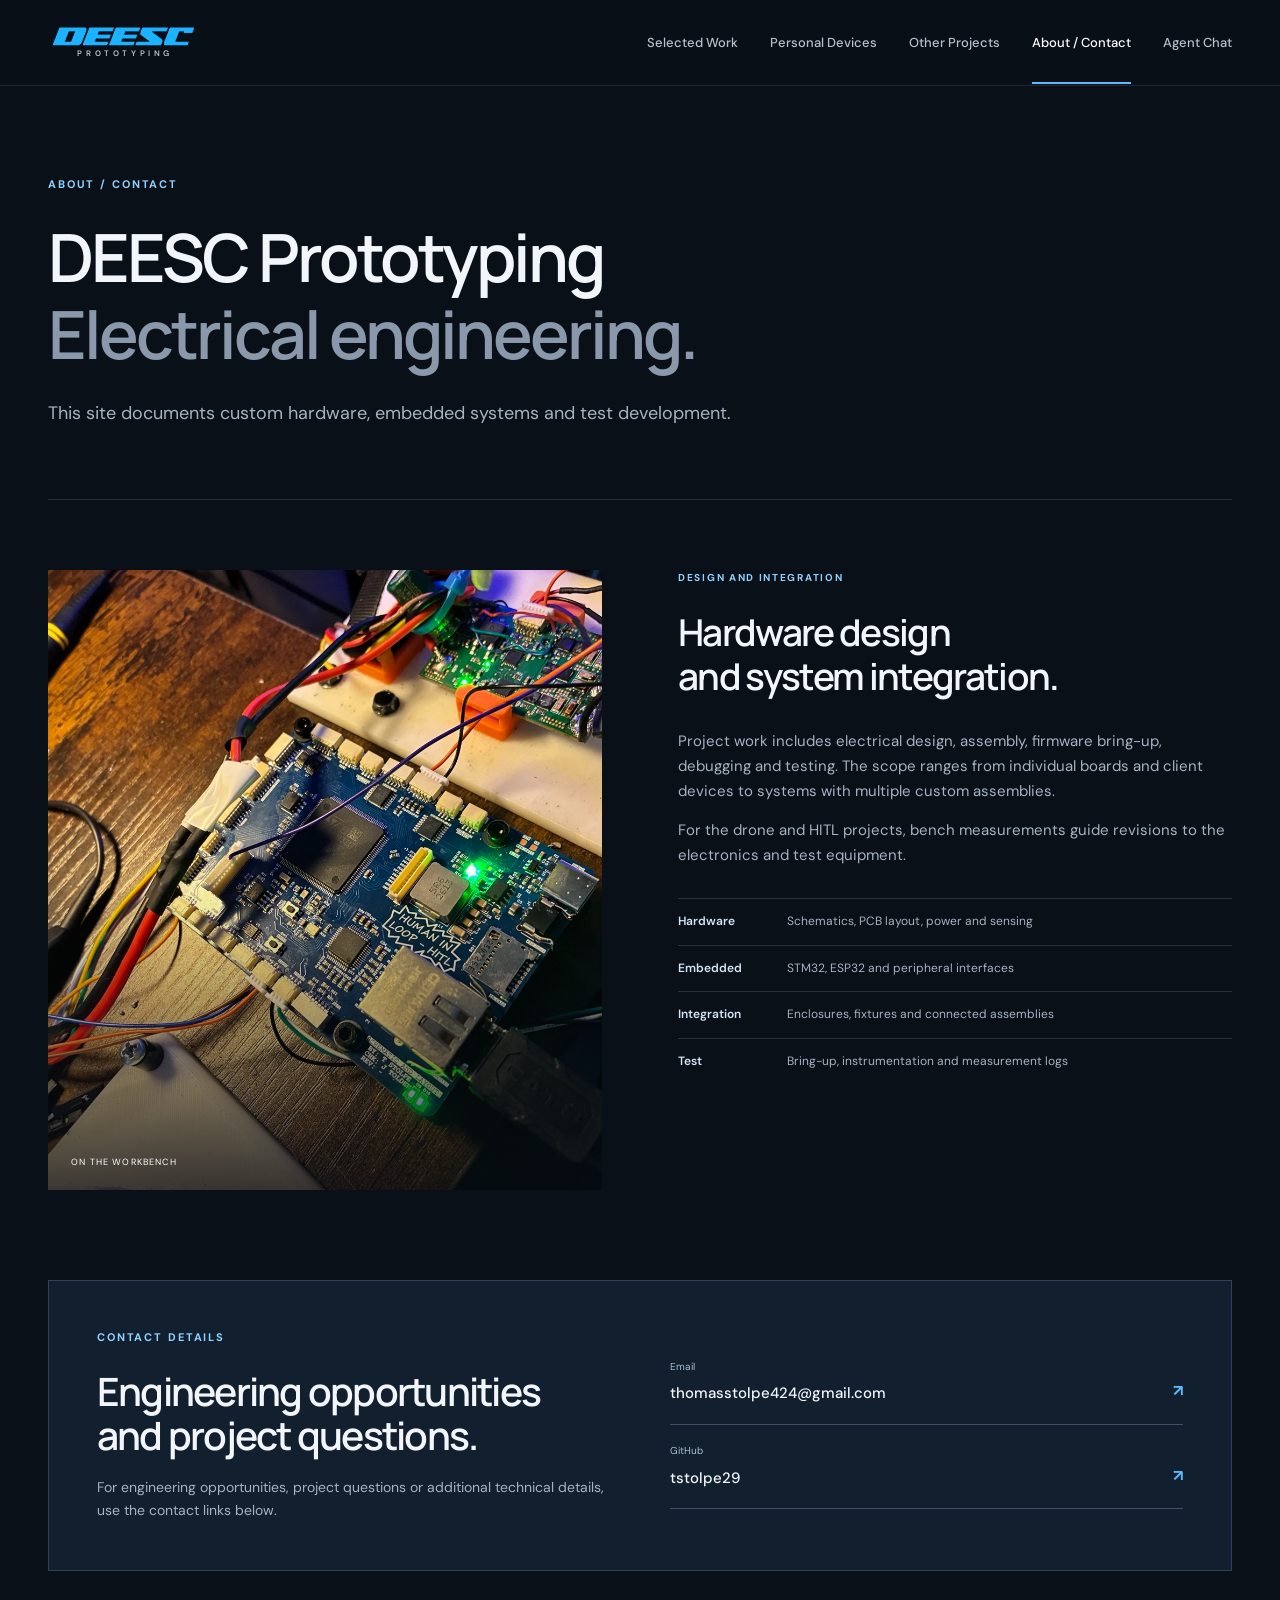
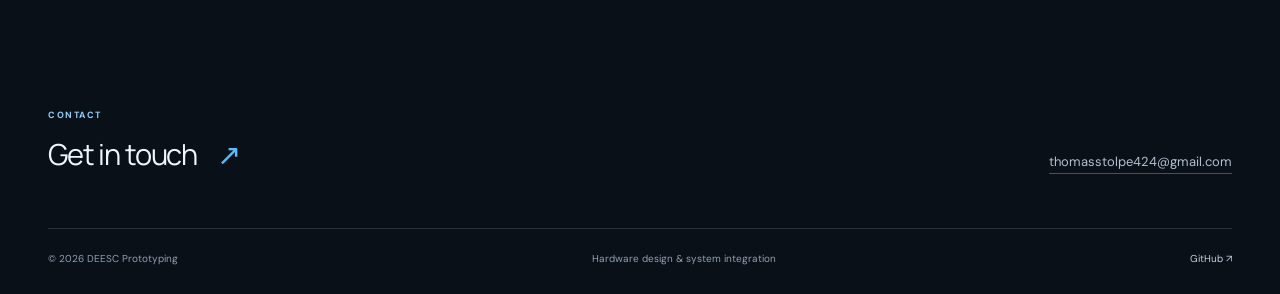
==== commit f73a5f0e: "Add private Agent Chat workspace link" ====
--- a/about.html
+++ b/about.html
@@ -3,6 +3,6 @@
 <a class="skip-link" href="#main">Skip to content</a><header class="site-header"><div class="container nav-wrap">
  <a class="brand" href="index.html" aria-label="DEESC Prototyping home"><img src="assets/brand/deesc-wordmark-blue.png" width="151" height="39" alt="DEESC"><span>PROTOTYPING</span></a>
  <button class="menu-toggle" aria-expanded="false" aria-controls="main-nav"><span>Menu</span><span class="menu-icon" aria-hidden="true">☰</span></button>
- <nav class="main-nav" id="main-nav" aria-label="Main navigation"><a href="index.html">Selected Work</a><a href="people.html">Personal Devices</a><a href="projects.html">Other Projects</a><a href="about.html" aria-current="page">About / Contact</a></nav></div></header><main id="main"><section class="page-intro container"><p class="eyebrow">ABOUT / CONTACT</p><h1>DEESC Prototyping<br><span class="muted">Electrical engineering.</span></h1><p class="intro-lede">This site documents custom hardware, embedded systems and test development.</p></section>
+ <nav class="main-nav" id="main-nav" aria-label="Main navigation"><a href="index.html">Selected Work</a><a href="people.html">Personal Devices</a><a href="projects.html">Other Projects</a><a href="about.html" aria-current="page">About / Contact</a><a href="agent-chat.html">Agent Chat</a></nav></div></header><main id="main"><section class="page-intro container"><p class="eyebrow">ABOUT / CONTACT</p><h1>DEESC Prototyping<br><span class="muted">Electrical engineering.</span></h1><p class="intro-lede">This site documents custom hardware, embedded systems and test development.</p></section>
 <section class="container about-layout"><div class="about-image"><img src="photo-hitl-bench.webp" alt="Custom HITL board on the electronics workbench" width="1536" height="1152"><span class="photo-label">ON THE WORKBENCH</span></div><div class="about-text"><p class="eyebrow">DESIGN AND INTEGRATION</p><h2>Hardware design<br>and system integration.</h2><p>Project work includes electrical design, assembly, firmware bring-up, debugging and testing. The scope ranges from individual boards and client devices to systems with multiple custom assemblies.</p><p>For the drone and HITL projects, bench measurements guide revisions to the electronics and test equipment.</p><dl class="skill-list"><div><dt>Hardware</dt><dd>Schematics, PCB layout, power and sensing</dd></div><div><dt>Embedded</dt><dd>STM32, ESP32 and peripheral interfaces</dd></div><div><dt>Integration</dt><dd>Enclosures, fixtures and connected assemblies</dd></div><div><dt>Test</dt><dd>Bring-up, instrumentation and measurement logs</dd></div></dl></div></section>
 <section class="container contact-panel" id="contact"><div><p class="eyebrow">CONTACT DETAILS</p><h2>Engineering opportunities<br>and project questions.</h2><p>For engineering opportunities, project questions or additional technical details, use the contact links below.</p></div><div class="contact-links"><a href="mailto:thomasstolpe424@gmail.com"><span>Email</span><strong>thomasstolpe424@gmail.com</strong><b aria-hidden="true">↗</b></a><a href="https://github.com/tstolpe29" target="_blank" rel="noopener noreferrer"><span>GitHub</span><strong>tstolpe29</strong><b aria-hidden="true">↗</b></a></div></section></main><footer class="site-footer"><div class="container"><div class="footer-top"><div><p class="eyebrow">CONTACT</p><a class="footer-hello" href="mailto:thomasstolpe424@gmail.com">Get in touch <span aria-hidden="true">↗</span></a></div><a class="email-link" href="mailto:thomasstolpe424@gmail.com">thomasstolpe424@gmail.com</a></div><div class="footer-bottom"><span>© <span id="year">2026</span> DEESC Prototyping</span><span>Hardware design & system integration</span><a href="https://github.com/tstolpe29" target="_blank" rel="noopener noreferrer">GitHub ↗</a></div></div></footer><script src="script.js?v=20261102"></script></body></html>
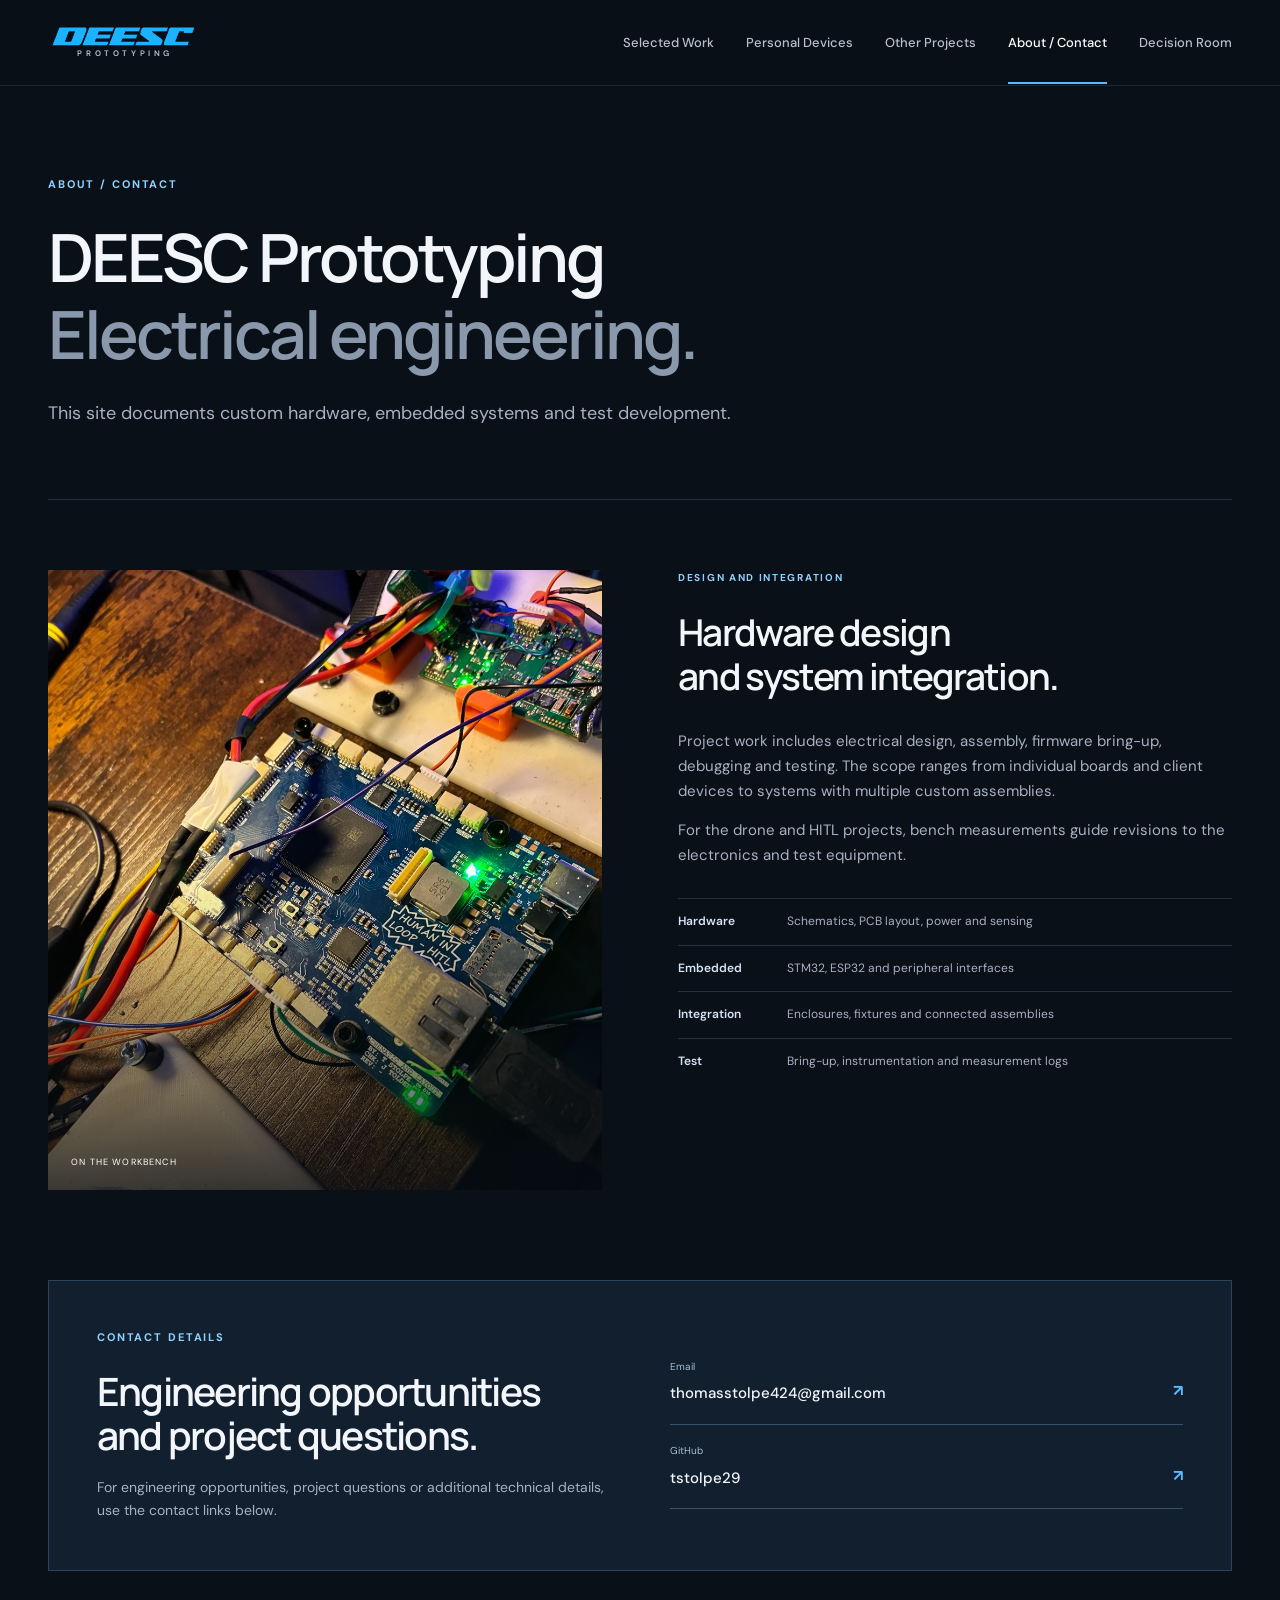
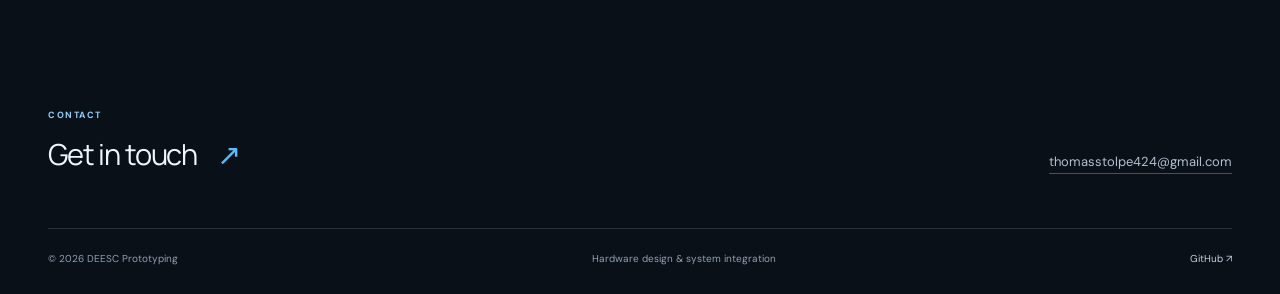
==== commit 7f84c454: "Add Decision Room briefs, option comparison, and verified review example" ====
--- a/about.html
+++ b/about.html
@@ -3,6 +3,6 @@
 <a class="skip-link" href="#main">Skip to content</a><header class="site-header"><div class="container nav-wrap">
  <a class="brand" href="index.html" aria-label="DEESC Prototyping home"><img src="assets/brand/deesc-wordmark-blue.png" width="151" height="39" alt="DEESC"><span>PROTOTYPING</span></a>
  <button class="menu-toggle" aria-expanded="false" aria-controls="main-nav"><span>Menu</span><span class="menu-icon" aria-hidden="true">☰</span></button>
- <nav class="main-nav" id="main-nav" aria-label="Main navigation"><a href="index.html">Selected Work</a><a href="people.html">Personal Devices</a><a href="projects.html">Other Projects</a><a href="about.html" aria-current="page">About / Contact</a><a href="agent-chat.html">Agent Chat</a></nav></div></header><main id="main"><section class="page-intro container"><p class="eyebrow">ABOUT / CONTACT</p><h1>DEESC Prototyping<br><span class="muted">Electrical engineering.</span></h1><p class="intro-lede">This site documents custom hardware, embedded systems and test development.</p></section>
+ <nav class="main-nav" id="main-nav" aria-label="Main navigation"><a href="index.html">Selected Work</a><a href="people.html">Personal Devices</a><a href="projects.html">Other Projects</a><a href="about.html" aria-current="page">About / Contact</a><a href="agent-chat.html">Decision Room</a></nav></div></header><main id="main"><section class="page-intro container"><p class="eyebrow">ABOUT / CONTACT</p><h1>DEESC Prototyping<br><span class="muted">Electrical engineering.</span></h1><p class="intro-lede">This site documents custom hardware, embedded systems and test development.</p></section>
 <section class="container about-layout"><div class="about-image"><img src="photo-hitl-bench.webp" alt="Custom HITL board on the electronics workbench" width="1536" height="1152"><span class="photo-label">ON THE WORKBENCH</span></div><div class="about-text"><p class="eyebrow">DESIGN AND INTEGRATION</p><h2>Hardware design<br>and system integration.</h2><p>Project work includes electrical design, assembly, firmware bring-up, debugging and testing. The scope ranges from individual boards and client devices to systems with multiple custom assemblies.</p><p>For the drone and HITL projects, bench measurements guide revisions to the electronics and test equipment.</p><dl class="skill-list"><div><dt>Hardware</dt><dd>Schematics, PCB layout, power and sensing</dd></div><div><dt>Embedded</dt><dd>STM32, ESP32 and peripheral interfaces</dd></div><div><dt>Integration</dt><dd>Enclosures, fixtures and connected assemblies</dd></div><div><dt>Test</dt><dd>Bring-up, instrumentation and measurement logs</dd></div></dl></div></section>
 <section class="container contact-panel" id="contact"><div><p class="eyebrow">CONTACT DETAILS</p><h2>Engineering opportunities<br>and project questions.</h2><p>For engineering opportunities, project questions or additional technical details, use the contact links below.</p></div><div class="contact-links"><a href="mailto:thomasstolpe424@gmail.com"><span>Email</span><strong>thomasstolpe424@gmail.com</strong><b aria-hidden="true">↗</b></a><a href="https://github.com/tstolpe29" target="_blank" rel="noopener noreferrer"><span>GitHub</span><strong>tstolpe29</strong><b aria-hidden="true">↗</b></a></div></section></main><footer class="site-footer"><div class="container"><div class="footer-top"><div><p class="eyebrow">CONTACT</p><a class="footer-hello" href="mailto:thomasstolpe424@gmail.com">Get in touch <span aria-hidden="true">↗</span></a></div><a class="email-link" href="mailto:thomasstolpe424@gmail.com">thomasstolpe424@gmail.com</a></div><div class="footer-bottom"><span>© <span id="year">2026</span> DEESC Prototyping</span><span>Hardware design & system integration</span><a href="https://github.com/tstolpe29" target="_blank" rel="noopener noreferrer">GitHub ↗</a></div></div></footer><script src="script.js?v=20261102"></script></body></html>
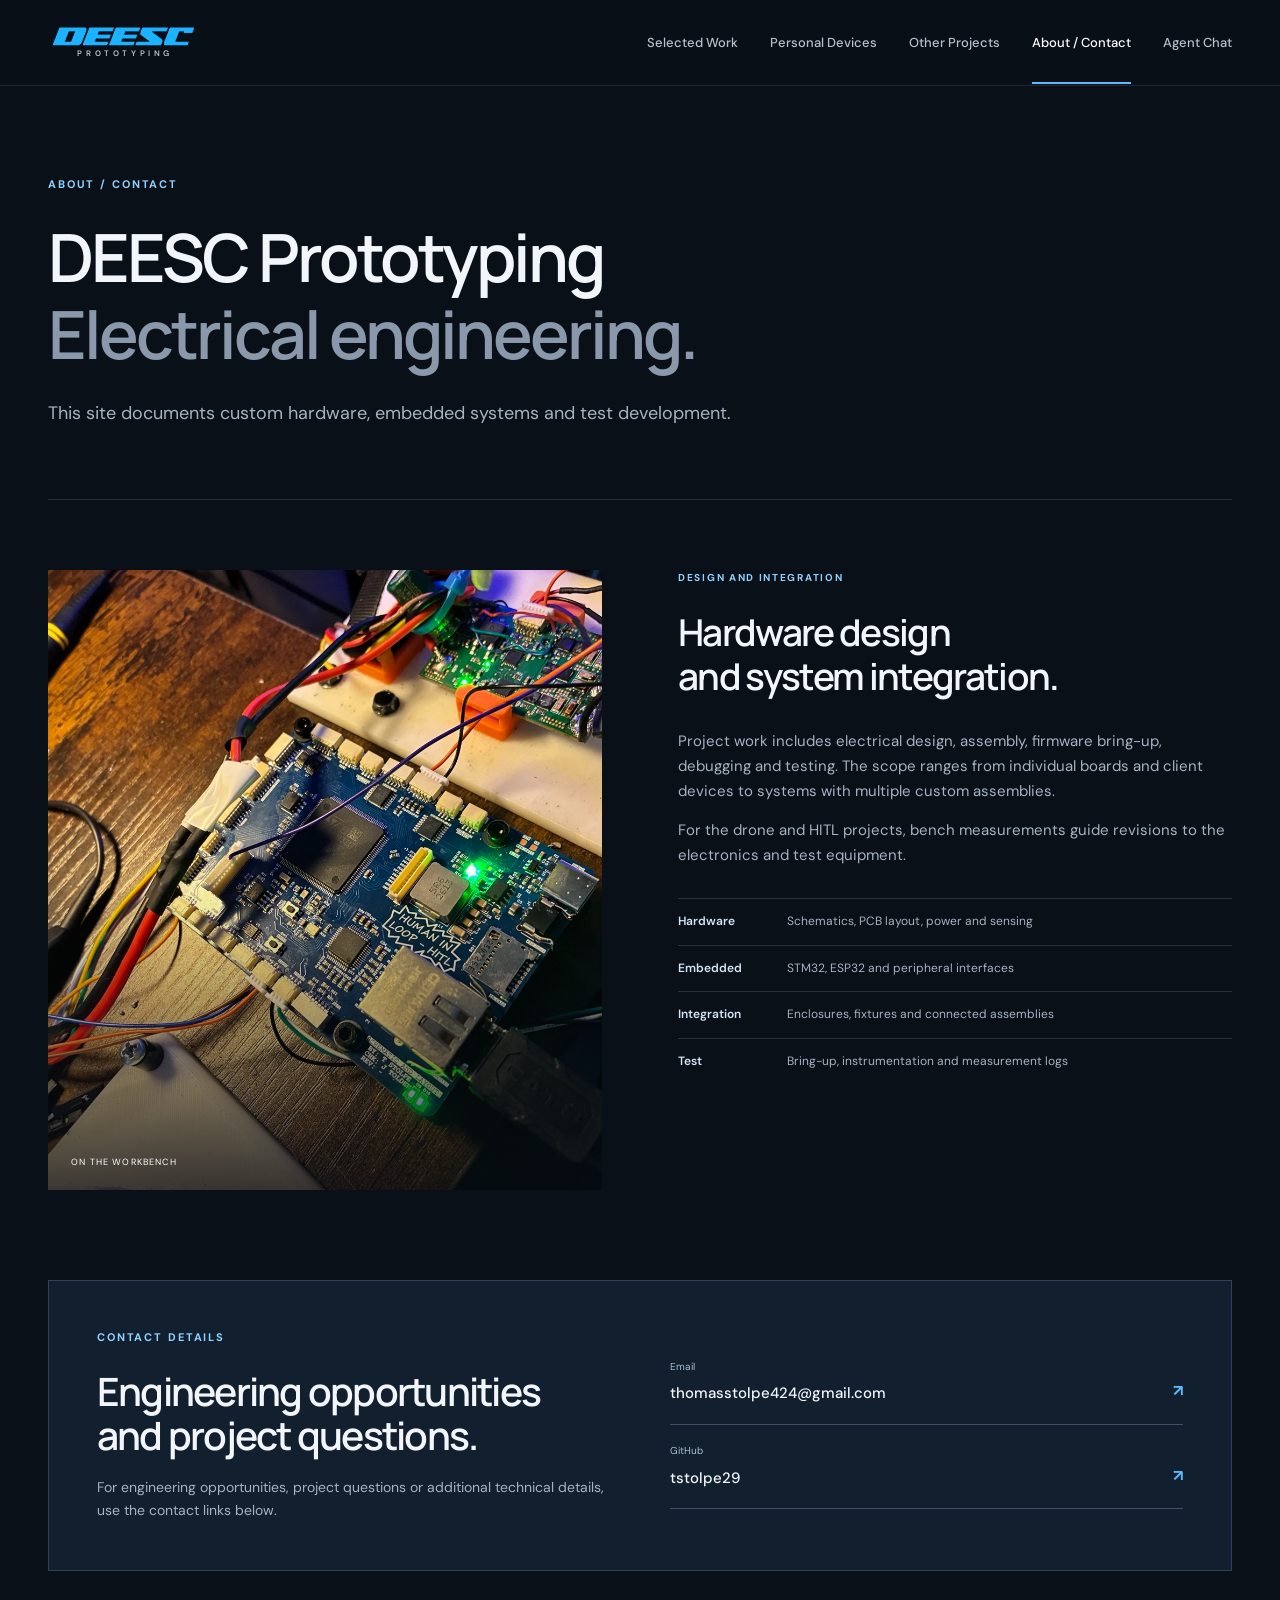
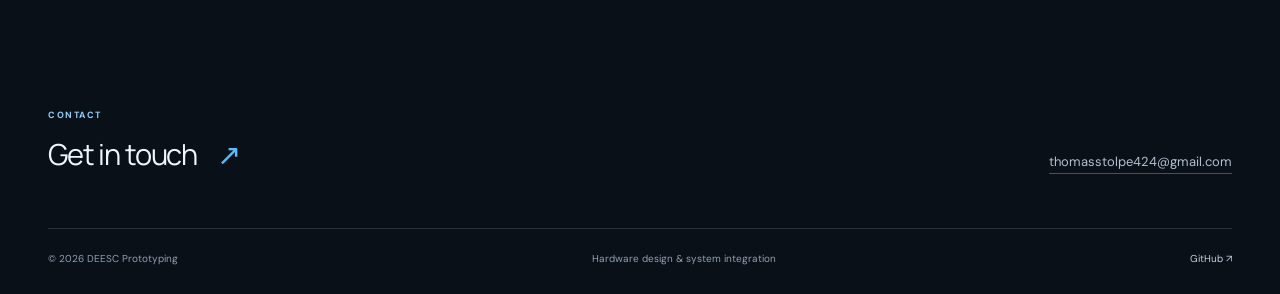
==== commit 91838658: "Make three-agent chat the primary website experience" ====
--- a/about.html
+++ b/about.html
@@ -3,6 +3,6 @@
 <a class="skip-link" href="#main">Skip to content</a><header class="site-header"><div class="container nav-wrap">
  <a class="brand" href="index.html" aria-label="DEESC Prototyping home"><img src="assets/brand/deesc-wordmark-blue.png" width="151" height="39" alt="DEESC"><span>PROTOTYPING</span></a>
  <button class="menu-toggle" aria-expanded="false" aria-controls="main-nav"><span>Menu</span><span class="menu-icon" aria-hidden="true">☰</span></button>
- <nav class="main-nav" id="main-nav" aria-label="Main navigation"><a href="index.html">Selected Work</a><a href="people.html">Personal Devices</a><a href="projects.html">Other Projects</a><a href="about.html" aria-current="page">About / Contact</a><a href="agent-chat.html">Decision Room</a></nav></div></header><main id="main"><section class="page-intro container"><p class="eyebrow">ABOUT / CONTACT</p><h1>DEESC Prototyping<br><span class="muted">Electrical engineering.</span></h1><p class="intro-lede">This site documents custom hardware, embedded systems and test development.</p></section>
+ <nav class="main-nav" id="main-nav" aria-label="Main navigation"><a href="index.html">Selected Work</a><a href="people.html">Personal Devices</a><a href="projects.html">Other Projects</a><a href="about.html" aria-current="page">About / Contact</a><a href="agent-chat.html">Agent Chat</a></nav></div></header><main id="main"><section class="page-intro container"><p class="eyebrow">ABOUT / CONTACT</p><h1>DEESC Prototyping<br><span class="muted">Electrical engineering.</span></h1><p class="intro-lede">This site documents custom hardware, embedded systems and test development.</p></section>
 <section class="container about-layout"><div class="about-image"><img src="photo-hitl-bench.webp" alt="Custom HITL board on the electronics workbench" width="1536" height="1152"><span class="photo-label">ON THE WORKBENCH</span></div><div class="about-text"><p class="eyebrow">DESIGN AND INTEGRATION</p><h2>Hardware design<br>and system integration.</h2><p>Project work includes electrical design, assembly, firmware bring-up, debugging and testing. The scope ranges from individual boards and client devices to systems with multiple custom assemblies.</p><p>For the drone and HITL projects, bench measurements guide revisions to the electronics and test equipment.</p><dl class="skill-list"><div><dt>Hardware</dt><dd>Schematics, PCB layout, power and sensing</dd></div><div><dt>Embedded</dt><dd>STM32, ESP32 and peripheral interfaces</dd></div><div><dt>Integration</dt><dd>Enclosures, fixtures and connected assemblies</dd></div><div><dt>Test</dt><dd>Bring-up, instrumentation and measurement logs</dd></div></dl></div></section>
 <section class="container contact-panel" id="contact"><div><p class="eyebrow">CONTACT DETAILS</p><h2>Engineering opportunities<br>and project questions.</h2><p>For engineering opportunities, project questions or additional technical details, use the contact links below.</p></div><div class="contact-links"><a href="mailto:thomasstolpe424@gmail.com"><span>Email</span><strong>thomasstolpe424@gmail.com</strong><b aria-hidden="true">↗</b></a><a href="https://github.com/tstolpe29" target="_blank" rel="noopener noreferrer"><span>GitHub</span><strong>tstolpe29</strong><b aria-hidden="true">↗</b></a></div></section></main><footer class="site-footer"><div class="container"><div class="footer-top"><div><p class="eyebrow">CONTACT</p><a class="footer-hello" href="mailto:thomasstolpe424@gmail.com">Get in touch <span aria-hidden="true">↗</span></a></div><a class="email-link" href="mailto:thomasstolpe424@gmail.com">thomasstolpe424@gmail.com</a></div><div class="footer-bottom"><span>© <span id="year">2026</span> DEESC Prototyping</span><span>Hardware design & system integration</span><a href="https://github.com/tstolpe29" target="_blank" rel="noopener noreferrer">GitHub ↗</a></div></div></footer><script src="script.js?v=20261102"></script></body></html>
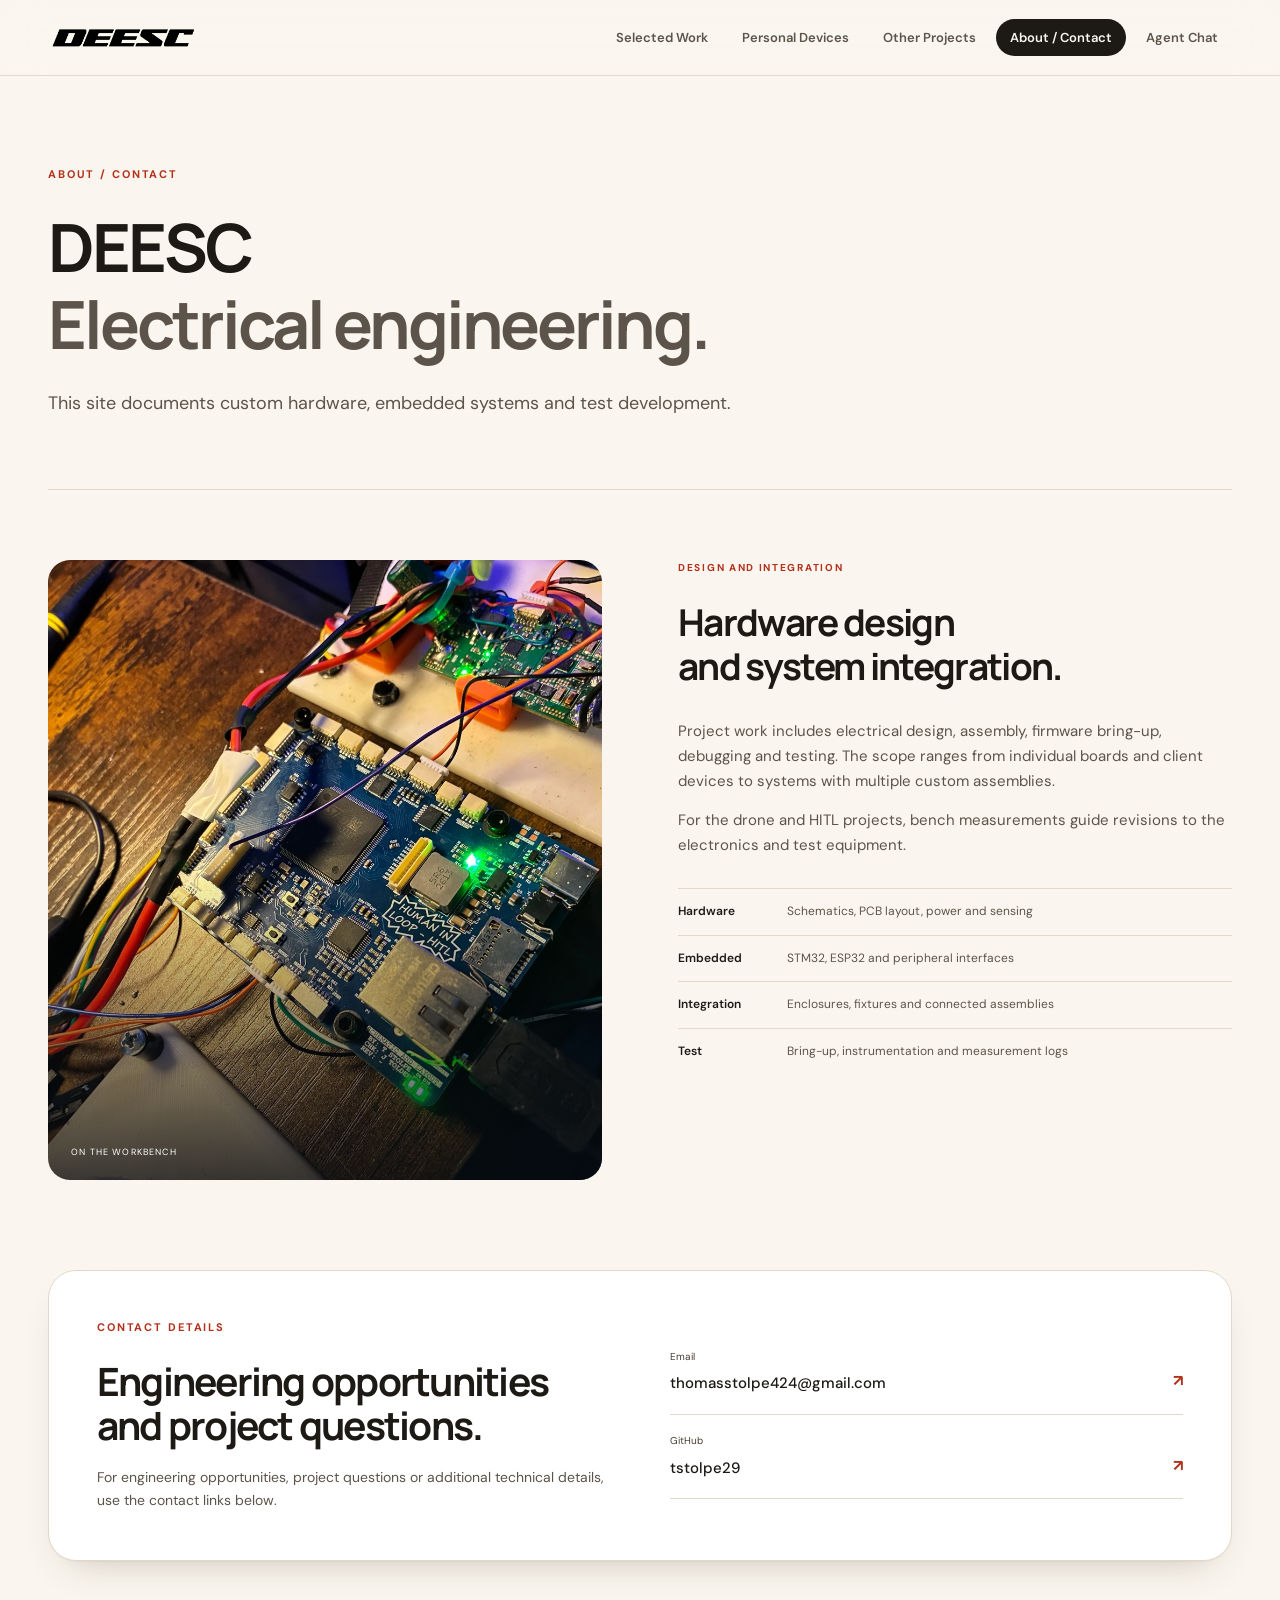
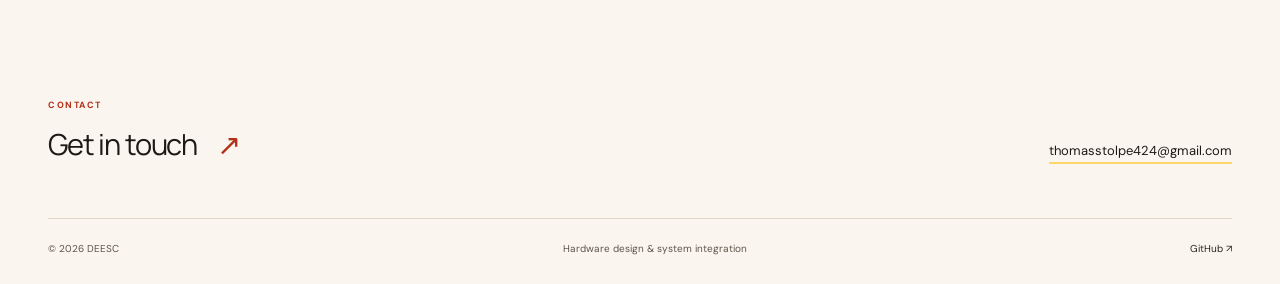
==== commit a2cc255b: "Give every page the warm light look and the plain DEESC name The shared stylesheets are converted fr" ====
--- a/about.html
+++ b/about.html
@@ -1,8 +1,8 @@
-<!doctype html>
-<html lang="en"><head><meta charset="utf-8"><meta name="viewport" content="width=device-width, initial-scale=1"><meta name="theme-color" content="#0a1018"><meta name="description" content="Electrical engineering, custom PCB design, embedded systems and bench testing. Contact DEESC Prototyping."><title>About / Contact | DEESC Prototyping</title><link rel="icon" href="assets/brand/deesc-chip-blue.png"><link rel="canonical" href="https://deescproto.com/about.html"><meta property="og:type" content="website"><meta property="og:title" content="About / Contact | DEESC Prototyping"><meta property="og:description" content="Electrical engineering, custom PCB design, embedded systems and bench testing. Contact DEESC Prototyping."><meta property="og:image" content="https://deescproto.com/photo-drone-hitl.webp"><meta name="twitter:card" content="summary_large_image"><link rel="stylesheet" href="styles.css?v=20261111-lessons"></head><body>
-<a class="skip-link" href="#main">Skip to content</a><header class="site-header"><div class="container nav-wrap">
- <a class="brand" href="index.html" aria-label="DEESC Prototyping home"><img src="assets/brand/deesc-wordmark-blue.png" width="151" height="39" alt="DEESC"><span>PROTOTYPING</span></a>
- <button class="menu-toggle" aria-expanded="false" aria-controls="main-nav"><span>Menu</span><span class="menu-icon" aria-hidden="true">☰</span></button>
- <nav class="main-nav" id="main-nav" aria-label="Main navigation"><a href="index.html">Selected Work</a><a href="people.html">Personal Devices</a><a href="projects.html">Other Projects</a><a href="about.html" aria-current="page">About / Contact</a><a href="agent-chat.html">Agent Chat</a></nav></div></header><main id="main"><section class="page-intro container"><p class="eyebrow">ABOUT / CONTACT</p><h1>DEESC Prototyping<br><span class="muted">Electrical engineering.</span></h1><p class="intro-lede">This site documents custom hardware, embedded systems and test development.</p></section>
-<section class="container about-layout"><div class="about-image"><img src="photo-hitl-bench.webp" alt="Custom HITL board on the electronics workbench" width="1536" height="1152"><span class="photo-label">ON THE WORKBENCH</span></div><div class="about-text"><p class="eyebrow">DESIGN AND INTEGRATION</p><h2>Hardware design<br>and system integration.</h2><p>Project work includes electrical design, assembly, firmware bring-up, debugging and testing. The scope ranges from individual boards and client devices to systems with multiple custom assemblies.</p><p>For the drone and HITL projects, bench measurements guide revisions to the electronics and test equipment.</p><dl class="skill-list"><div><dt>Hardware</dt><dd>Schematics, PCB layout, power and sensing</dd></div><div><dt>Embedded</dt><dd>STM32, ESP32 and peripheral interfaces</dd></div><div><dt>Integration</dt><dd>Enclosures, fixtures and connected assemblies</dd></div><div><dt>Test</dt><dd>Bring-up, instrumentation and measurement logs</dd></div></dl></div></section>
-<section class="container contact-panel" id="contact"><div><p class="eyebrow">CONTACT DETAILS</p><h2>Engineering opportunities<br>and project questions.</h2><p>For engineering opportunities, project questions or additional technical details, use the contact links below.</p></div><div class="contact-links"><a href="mailto:thomasstolpe424@gmail.com"><span>Email</span><strong>thomasstolpe424@gmail.com</strong><b aria-hidden="true">↗</b></a><a href="https://github.com/tstolpe29" target="_blank" rel="noopener noreferrer"><span>GitHub</span><strong>tstolpe29</strong><b aria-hidden="true">↗</b></a></div></section></main><footer class="site-footer"><div class="container"><div class="footer-top"><div><p class="eyebrow">CONTACT</p><a class="footer-hello" href="mailto:thomasstolpe424@gmail.com">Get in touch <span aria-hidden="true">↗</span></a></div><a class="email-link" href="mailto:thomasstolpe424@gmail.com">thomasstolpe424@gmail.com</a></div><div class="footer-bottom"><span>© <span id="year">2026</span> DEESC Prototyping</span><span>Hardware design & system integration</span><a href="https://github.com/tstolpe29" target="_blank" rel="noopener noreferrer">GitHub ↗</a></div></div></footer><script src="script.js?v=20261102"></script></body></html>+<!doctype html>
+<html lang="en"><head><meta charset="utf-8"><meta name="viewport" content="width=device-width, initial-scale=1"><meta name="theme-color" content="#faf6ef"><meta name="description" content="Electrical engineering, custom PCB design, embedded systems and bench testing. Contact DEESC."><title>About / Contact | DEESC</title><link rel="icon" href="assets/brand/deesc-icon.png"><link rel="canonical" href="https://deescproto.com/about.html"><meta property="og:type" content="website"><meta property="og:title" content="About / Contact | DEESC"><meta property="og:description" content="Electrical engineering, custom PCB design, embedded systems and bench testing. Contact DEESC."><meta property="og:image" content="https://deescproto.com/photo-drone-hitl.webp"><meta name="twitter:card" content="summary_large_image"><link rel="stylesheet" href="styles.css?v=20261127-warm"></head><body>
+<a class="skip-link" href="#main">Skip to content</a><header class="site-header"><div class="container nav-wrap">
+ <a class="brand" href="index.html" aria-label="DEESC home"><img src="assets/brand/deesc-wordmark-blue.png" width="151" height="39" alt="DEESC"></a>
+ <button class="menu-toggle" aria-expanded="false" aria-controls="main-nav"><span>Menu</span><span class="menu-icon" aria-hidden="true">☰</span></button>
+ <nav class="main-nav" id="main-nav" aria-label="Main navigation"><a href="index.html">Selected Work</a><a href="people.html">Personal Devices</a><a href="projects.html">Other Projects</a><a href="about.html" aria-current="page">About / Contact</a><a href="agent-chat.html">Agent Chat</a></nav></div></header><main id="main"><section class="page-intro container"><p class="eyebrow">ABOUT / CONTACT</p><h1>DEESC<br><span class="muted">Electrical engineering.</span></h1><p class="intro-lede">This site documents custom hardware, embedded systems and test development.</p></section>
+<section class="container about-layout"><div class="about-image"><img src="photo-hitl-bench.webp" alt="Custom HITL board on the electronics workbench" width="1536" height="1152"><span class="photo-label">ON THE WORKBENCH</span></div><div class="about-text"><p class="eyebrow">DESIGN AND INTEGRATION</p><h2>Hardware design<br>and system integration.</h2><p>Project work includes electrical design, assembly, firmware bring-up, debugging and testing. The scope ranges from individual boards and client devices to systems with multiple custom assemblies.</p><p>For the drone and HITL projects, bench measurements guide revisions to the electronics and test equipment.</p><dl class="skill-list"><div><dt>Hardware</dt><dd>Schematics, PCB layout, power and sensing</dd></div><div><dt>Embedded</dt><dd>STM32, ESP32 and peripheral interfaces</dd></div><div><dt>Integration</dt><dd>Enclosures, fixtures and connected assemblies</dd></div><div><dt>Test</dt><dd>Bring-up, instrumentation and measurement logs</dd></div></dl></div></section>
+<section class="container contact-panel" id="contact"><div><p class="eyebrow">CONTACT DETAILS</p><h2>Engineering opportunities<br>and project questions.</h2><p>For engineering opportunities, project questions or additional technical details, use the contact links below.</p></div><div class="contact-links"><a href="mailto:thomasstolpe424@gmail.com"><span>Email</span><strong>thomasstolpe424@gmail.com</strong><b aria-hidden="true">↗</b></a><a href="https://github.com/tstolpe29" target="_blank" rel="noopener noreferrer"><span>GitHub</span><strong>tstolpe29</strong><b aria-hidden="true">↗</b></a></div></section></main><footer class="site-footer"><div class="container"><div class="footer-top"><div><p class="eyebrow">CONTACT</p><a class="footer-hello" href="mailto:thomasstolpe424@gmail.com">Get in touch <span aria-hidden="true">↗</span></a></div><a class="email-link" href="mailto:thomasstolpe424@gmail.com">thomasstolpe424@gmail.com</a></div><div class="footer-bottom"><span>© <span id="year">2026</span> DEESC</span><span>Hardware design & system integration</span><a href="https://github.com/tstolpe29" target="_blank" rel="noopener noreferrer">GitHub ↗</a></div></div></footer><script src="script.js?v=20261102"></script></body></html>
--- a/styles.css
+++ b/styles.css
@@ -1,20 +1,20 @@
 @import url('https://fonts.googleapis.com/css2?family=DM+Sans:wght@400;500;600;700&family=Manrope:wght@400;500;600;700;800&display=swap');
-:root{--bg:#0a1018;--line:#26313f;--text:#f2f5fa;--muted:#a6b2c1;--blue:#58baff;--blue-light:#8fd2ff;--font:'DM Sans',Arial,sans-serif;--display:'Manrope',Arial,sans-serif}
-*{box-sizing:border-box}html{scroll-behavior:smooth;scroll-padding-top:100px}body{margin:0;background:var(--bg);color:var(--text);font-family:var(--font);font-size:16px;line-height:1.65;-webkit-font-smoothing:antialiased}a{color:inherit;text-decoration:none}button{font:inherit;color:inherit}img{display:block;max-width:100%}::selection{background:#59baff;color:#071018}:focus-visible{outline:2px solid var(--blue-light);outline-offset:6px}h1,h2,h3{font-family:var(--display);line-height:1.12;letter-spacing:-.045em;font-weight:600}h1,h2,h3,p{margin-top:0}p{color:var(--muted)}.container{width:min(1280px,calc(100% - 96px));margin-inline:auto}.muted{color:#8998aa}.eyebrow{font-size:11px;font-weight:700;line-height:1.6;letter-spacing:.17em;color:var(--blue-light);margin-bottom:24px}.skip-link{position:fixed;left:24px;top:-100px;z-index:200;background:var(--blue);color:#071018;padding:12px 18px}.skip-link:focus{top:12px}
-.site-header{height:86px;position:sticky;top:0;z-index:50;background:rgba(10,16,24,.95);border-bottom:1px solid rgba(142,174,206,.15);backdrop-filter:blur(20px)}.nav-wrap{display:flex;height:100%;align-items:center;justify-content:space-between;gap:36px}.brand{width:151px;display:flex;flex-direction:column;align-items:center;gap:0;flex-shrink:0}.brand img{width:151px;height:auto;max-height:38px;object-fit:contain}.brand span{font-size:8px;letter-spacing:.45em;font-weight:600;padding-left:.45em;color:#b6c4d5}.main-nav{display:flex;gap:32px;align-items:center}.main-nav a{font-size:13px;font-weight:500;padding:31px 0 29px;color:#b7c1ce;border-bottom:2px solid transparent;transition:color .2s,border-color .2s}.main-nav a:hover,.main-nav a[aria-current=page]{color:#fff;border-bottom-color:var(--blue)}.menu-toggle{display:none}
-.hero{position:relative;min-height:790px;height:min(850px,calc(100svh - 86px));isolation:isolate;overflow:hidden;background:#0e1825}.hero-photo{position:absolute;inset:0;width:100%;height:100%;object-fit:cover;object-position:50% 74%;z-index:-3}.hero-shade{position:absolute;inset:0;z-index:-2;background:linear-gradient(180deg,rgba(8,15,24,.87) 0%,rgba(8,15,24,.55) 29%,rgba(8,15,24,0) 62%,rgba(8,15,24,.36) 87%,#0a1018 100%)}.hero-copy{padding-top:62px;position:relative}.hero-copy .eyebrow{display:flex;align-items:center;gap:12px;font-size:10px;margin-bottom:20px}.small-line{display:inline-block;width:25px;height:1px;background:var(--blue)}.hero h1{font-size:clamp(47px,5.25vw,76px);max-width:910px;margin-bottom:20px;letter-spacing:-.052em;line-height:1.04}.hero h1 em{font-style:normal;color:#8dceff}.hero-lede{font-size:16px;line-height:1.65;max-width:640px;color:#d0dae5;margin-bottom:25px}.button{display:inline-flex;align-items:center;justify-content:space-between;gap:32px;padding:13px 21px;font-weight:600;font-size:13px;border:1px solid transparent;transition:background .2s,transform .2s}.button.primary{background:var(--blue);color:#08111b}.button:hover{background:#9edaff;transform:translateY(-2px)}.hero-caption{position:absolute;bottom:27px;left:0;right:0;display:flex;align-items:center;gap:20px;font-size:12px;color:#d0dbe8}.hero-caption span:first-child{font-size:9px;letter-spacing:.19em;color:var(--blue-light)}.hero-caption span:last-child{margin-left:auto;font-size:10px;letter-spacing:.15em}
-.discipline-strip{border-block:1px solid var(--line);background:#0d151f}.discipline-strip .container{display:flex;align-items:center;justify-content:space-between;gap:20px;padding-block:22px}.discipline-strip span{font-size:10px;font-weight:500;letter-spacing:.13em;color:#9eacbd}.discipline-strip i{width:3px;height:3px;background:#59718b;border-radius:50%}.section{padding-block:108px}.section-heading{display:flex;justify-content:space-between;align-items:flex-end;gap:70px;margin-bottom:54px}.section-heading h2{font-size:42px;line-height:1.2;margin-bottom:0}.section-heading .eyebrow{margin-bottom:20px}.section-heading>p{max-width:330px;margin-bottom:4px;font-size:15px}
-.feature{display:grid;grid-template-columns:1.12fr 1fr;gap:68px;align-items:center;padding:42px 0;border-top:1px solid var(--line)}.feature:last-child{padding-bottom:0}.feature-visual{position:relative;display:block;aspect-ratio:1.09;overflow:hidden;background:#15202d}.feature-visual img{width:100%;height:100%;object-fit:cover;transition:transform .7s}.feature-visual:after,.people-photo:after,.about-image:after{content:'';position:absolute;inset:50% 0 0;background:linear-gradient(transparent,rgba(6,12,19,.78));pointer-events:none}.feature-visual:hover img,.small-photo:hover img{transform:scale(1.035)}.photo-label{position:absolute;z-index:1;left:23px;bottom:20px;font-size:9px;letter-spacing:.13em;color:white}.image-arrow{position:absolute;z-index:2;right:20px;bottom:18px;display:grid;place-items:center;width:36px;height:36px;border:1px solid #7e93a9;background:#111e2bd9;border-radius:50%;font-size:21px;color:#e8f4ff}.feature-top{display:flex;justify-content:space-between;align-items:center;margin-bottom:32px}.index-number{font-family:var(--display);font-weight:500;font-size:42px;letter-spacing:-.06em;color:#71869d;line-height:1}.status{font-size:9px;letter-spacing:.12em;font-weight:600;display:flex;align-items:center;gap:8px;color:#b5c4d4}.status i{width:5px;height:5px;background:var(--blue);border-radius:50%}.feature-copy .eyebrow{margin-bottom:14px}.feature h3{font-size:39px;margin-bottom:20px}.feature-copy>p:not(.eyebrow){font-size:15px}.detail-lines{list-style:none;padding:0;margin:24px 0 28px}.detail-lines li{position:relative;border-top:1px solid var(--line);padding:11px 0 11px 18px;font-size:12px;color:#b4c0cf}.detail-lines li:before{content:'+';position:absolute;left:0;color:var(--blue)}.text-link{display:inline-flex;align-items:center;justify-content:space-between;gap:40px;font-weight:600;font-size:13px;padding-block:7px;border-bottom:1px solid #52728e;transition:color .2s,border-color .2s}.text-link span{font-size:20px;color:var(--blue)}.text-link:hover{color:var(--blue-light);border-color:var(--blue-light)}.feature-hitl .feature-visual{grid-column:2;grid-row:1}.feature-hitl .feature-copy{grid-column:1;grid-row:1}
-.approach-band{background:#101a27;border-block:1px solid var(--line);padding-block:64px}.approach-inner{display:grid;grid-template-columns:.65fr 1.4fr 1fr;gap:36px;align-items:center}.approach-inner>.eyebrow{align-self:start;margin-top:7px}.approach-inner h2{font-size:37px;margin:0;line-height:1.25}.approach-inner h2 span{color:#92a6bf}.approach-inner>p:last-child{font-size:14px;margin:0}.site-footer{padding:62px 0 27px}.footer-top{display:flex;align-items:flex-end;justify-content:space-between;gap:30px;padding-bottom:54px}.footer-top .eyebrow{font-size:9px;margin-bottom:14px}.footer-hello{font-family:var(--display);font-size:29px;letter-spacing:-.04em;line-height:1.25}.footer-hello span{color:var(--blue);margin-left:15px}.email-link{color:#b1c0d1;font-size:13px;border-bottom:1px solid #40536b}.footer-bottom{display:flex;gap:24px;align-items:center;justify-content:space-between;border-top:1px solid var(--line);padding-top:22px;font-size:10px;color:#91a0b2}.footer-bottom a{color:#c4d0df}
-.page-intro{padding-top:90px;padding-bottom:70px;border-bottom:1px solid var(--line)}.page-intro h1{font-size:clamp(44px,5.2vw,70px);line-height:1.16;margin-bottom:26px}.intro-lede{font-size:18px;max-width:760px;line-height:1.7;margin-bottom:0}.people-projects{padding-bottom:40px}.people-feature{display:grid;grid-template-columns:1fr 1fr;gap:80px;align-items:center;padding-block:74px;border-bottom:1px solid var(--line)}.people-feature:last-child{border:0}.people-photo{position:relative;overflow:hidden;display:block;background:#131c28;aspect-ratio:1/1.06}.people-photo img{width:100%;height:100%;object-fit:cover}.people-copy .index-number{display:block;margin-bottom:28px}.people-copy .eyebrow{font-size:10px;margin-bottom:15px}.people-copy h2{font-size:42px;line-height:1.18}.people-copy>p:not(.eyebrow){font-size:15px}.tags{display:flex;flex-wrap:wrap;gap:8px;margin-top:22px}.tags span{padding:5px 9px;border:1px solid #2f4155;font-size:10px;line-height:1.5;color:#b6c9df}.people-copy .text-link{margin-top:28px}.people-feature.reverse .people-photo{grid-column:2;grid-row:1}.people-feature.reverse .people-copy{grid-column:1;grid-row:1}
-.small-project-grid{display:grid;grid-template-columns:repeat(3,minmax(0,1fr));column-gap:26px;row-gap:54px;padding-block:62px 90px}.small-project{min-width:0}.small-photo{display:block;position:relative;aspect-ratio:1.35;overflow:hidden;background:#16202d}.small-photo img{width:100%;height:100%;object-fit:cover;transition:transform .6s}.small-index{position:absolute;top:14px;left:14px;background:#0a1018d9;border:1px solid #5f748d;min-width:27px;text-align:center;font-size:11px;padding:2px 5px}.small-photo .image-arrow{width:29px;height:29px;font-size:18px;bottom:12px;right:12px}.small-copy{padding-top:18px}.small-category{color:#90a6bd;font-size:9px;letter-spacing:.08em;margin-bottom:9px}.small-copy h2{font-size:23px;line-height:1.25;letter-spacing:-.035em;margin-bottom:12px}.small-copy h2 a:hover{color:var(--blue-light)}.small-copy>p:not(.small-category){font-size:14px;margin-bottom:0}.small-copy .tags{margin-top:18px}
-.about-layout{display:grid;grid-template-columns:1fr 1fr;gap:76px;align-items:start;padding-block:70px 90px}.about-image{position:relative;height:620px}.about-image img{width:100%;height:100%;object-fit:cover}.about-text h2{font-size:37px;line-height:1.2}.about-text>p{font-size:15px}.about-text .eyebrow{font-size:10px}.skill-list{margin:30px 0 0}.skill-list>div{display:grid;grid-template-columns:95px 1fr;gap:14px;border-top:1px solid var(--line);padding-block:13px;font-size:12px}.skill-list dt{color:#d6e5f6;font-weight:600}.skill-list dd{margin:0;color:var(--muted)}.contact-panel{background:#121f2e;padding:48px;display:grid;grid-template-columns:1fr 1fr;gap:60px;margin-bottom:75px;border:1px solid #2e435b}.contact-panel h2{font-size:39px;margin-bottom:18px}.contact-panel p:not(.eyebrow){font-size:14px;margin:0}.contact-links{align-self:center}.contact-links a{position:relative;display:flex;flex-direction:column;padding:18px 25px 18px 0;border-bottom:1px solid #3b4f66;gap:6px}.contact-links span{font-size:10px;color:#a7bed7}.contact-links strong{font-size:15px;font-weight:500;overflow-wrap:anywhere}.contact-links b{position:absolute;right:0;top:45%;color:var(--blue)}
-.case-hero{padding-top:47px;padding-bottom:64px;background:linear-gradient(140deg,#101a28,#0a1018)}.back-link{font-size:12px;color:#99aec5;display:inline-block;margin-bottom:43px}.back-link:hover{color:var(--blue-light)}.case-hero-grid{display:grid;grid-template-columns:1fr 1.07fr;gap:64px;align-items:center}.case-hero h1{font-size:clamp(40px,4.3vw,62px);line-height:1.09;margin-bottom:22px}.case-subtitle{font-size:17px}.case-hero .eyebrow{margin-bottom:17px}.case-status{font-size:11px;color:#c1d0e2;margin-top:28px;display:flex;gap:9px;align-items:center}.case-status:before{content:'';width:5px;height:5px;border-radius:50%;background:var(--blue);flex-shrink:0}.case-hero-image{margin:0;aspect-ratio:1.17;background:#172332}.case-hero-image img{width:100%;height:100%;object-fit:cover}.case-hero-image.contain img{object-fit:contain}.facts{display:grid;grid-template-columns:repeat(3,1fr);border-block:1px solid var(--line)}.facts>div{padding:24px 28px;border-right:1px solid var(--line)}.facts>div:first-child{padding-left:0}.facts>div:last-child{border-right:0}.facts dt{font-size:10px;color:#8ca2ba;letter-spacing:.08em;margin-bottom:5px}.facts dd{font-size:16px;margin:0;color:#d4e2f2}.case-section{padding-block:70px}.case-grid{display:grid;grid-template-columns:1fr 1fr;gap:80px}.case-grid h2{font-size:36px;line-height:1.18}.case-overview{font-size:17px;color:#c3cedc}.case-focus{font-size:15px}.engineering-list{list-style:none;margin:0;padding:0}.engineering-list li{padding:18px 0;border-top:1px solid var(--line);display:grid;grid-template-columns:26px 1fr;gap:15px;color:#aebdcf;font-size:14px}.engineering-list li span{font-size:10px;color:var(--blue);padding-top:3px}.engineering-list li p{margin:0;color:inherit}.architecture{margin-top:54px;border-block:1px solid var(--line);padding-block:28px}.architecture>.eyebrow{font-size:10px;margin-bottom:18px}.system-flow{display:grid;grid-template-columns:repeat(4,minmax(0,1fr));gap:18px}.system-node{border-left:2px solid #476b90;padding-left:15px}.system-node span{font-size:9px;color:var(--blue);display:block;margin-bottom:6px}.system-node h3{font-family:var(--font);font-size:14px;letter-spacing:0;margin-bottom:5px}.system-node p{font-size:11px;margin:0}.outcome{margin-top:40px;padding:24px 28px;background:#121f2d;border-left:2px solid var(--blue)}.outcome .eyebrow{font-size:10px;margin-bottom:9px}.outcome p:last-child{font-size:14px;margin:0;color:#b8c9dc}
-.docs-section{padding-bottom:50px}.docs-box{border:1px solid var(--line);padding:30px}.docs-box h2{font-size:25px;margin-bottom:10px}.docs-box>p{font-size:14px}.doc-links{display:flex;flex-wrap:wrap;gap:12px;margin-top:22px}.doc-links a{display:inline-flex;align-items:center;gap:25px;padding:12px 16px;background:#142231;border:1px solid #2c455e;font-size:12px;overflow-wrap:anywhere;max-width:100%}.doc-links a:hover{border-color:var(--blue)}.doc-links a span{color:var(--blue-light);font-size:10px;white-space:nowrap}.gallery-section{padding-block:30px 80px}.gallery-heading{display:flex;justify-content:space-between;align-items:flex-end;gap:30px;margin-bottom:28px}.gallery-heading h2{font-size:34px;margin-bottom:0}.gallery-heading .eyebrow{margin-bottom:14px}.gallery-heading>p{font-size:12px;margin:0}.gallery-grid{display:grid;grid-template-columns:repeat(3,minmax(0,1fr));gap:24px;align-items:start}.gallery-item{width:100%;padding:0;border:1px solid #2a3a4e;background:#101a26;text-align:left;cursor:zoom-in;overflow:hidden}.gallery-item img{width:100%;height:250px;object-fit:cover;background:#18232f}.gallery-item[data-technical=true] img{object-fit:contain}.gallery-item span{display:block;padding:13px 15px;font-size:11px;line-height:1.55;color:#a8bdd2}.gallery-item:hover{border-color:#6aa8de}.case-simple{max-width:900px;margin:0 auto}.case-simple h2{font-size:32px}.case-simple p{font-size:18px;color:#bfccdc}.project-related{border-top:1px solid var(--line);padding-block:30px 50px;display:flex;align-items:center;justify-content:space-between;gap:30px}.project-related>span{font-size:10px;color:#9fb0c3;letter-spacing:.14em}.project-related a{font-size:20px;line-height:1.35;font-family:var(--display)}.project-related a span{color:var(--blue);margin-left:15px}
+:root{--bg:#faf6ef;--surface:#fff;--sand:#f2eadd;--line:#e3d8c7;--text:#1d1a16;--muted:#5c544a;--ink:#1d1a16;--on-ink:#faf6ef;--link:#b3301a;--mark:#ffd66b;--peach:#ffd8c4;--mint:#cdebd5;--lilac:#e3daf8;--shadow:0 1px 0 rgba(60,40,10,.04),0 18px 40px -22px rgba(60,40,10,.3);--blue:var(--ink);--blue-light:var(--link);--font:'DM Sans',Arial,sans-serif;--display:'Manrope',Arial,sans-serif;color-scheme:light}
+*{box-sizing:border-box}html{scroll-behavior:smooth;scroll-padding-top:100px}body{margin:0;background:var(--bg);color:var(--text);font-family:var(--font);font-size:16px;line-height:1.65;-webkit-font-smoothing:antialiased}a{color:inherit;text-decoration:none}button{font:inherit;color:inherit}img{display:block;max-width:100%}::selection{background:var(--mark);color:var(--ink)}:focus-visible{outline:2px solid var(--blue-light);outline-offset:6px}h1,h2,h3{font-family:var(--display);line-height:1.12;letter-spacing:-.045em;font-weight:600}h1,h2,h3,p{margin-top:0}p{color:var(--muted)}.container{width:min(1280px,calc(100% - 96px));margin-inline:auto}.muted{color:#5c544a}.eyebrow{font-size:11px;font-weight:700;line-height:1.6;letter-spacing:.17em;color:var(--blue-light);margin-bottom:24px}.skip-link{position:fixed;left:24px;top:-100px;z-index:200;background:var(--blue);color:#faf6ef;padding:12px 18px}.skip-link:focus{top:12px}
+.site-header{height:86px;position:sticky;top:0;z-index:50;background:rgba(250,246,239,.88);border-bottom:1px solid var(--line);backdrop-filter:blur(20px)}.nav-wrap{display:flex;height:100%;align-items:center;justify-content:space-between;gap:36px}.brand{width:151px;display:flex;flex-direction:column;align-items:center;gap:0;flex-shrink:0}.brand img{width:151px;height:auto;max-height:38px;object-fit:contain}.brand span{font-size:8px;letter-spacing:.45em;font-weight:600;padding-left:.45em;color:#453d34}.main-nav{display:flex;gap:32px;align-items:center}.main-nav a{font-size:13px;font-weight:500;padding:31px 0 29px;color:#453d34;border-bottom:2px solid transparent;transition:color .2s,border-color .2s}.main-nav a:hover,.main-nav a[aria-current=page]{color:#1d1a16;border-bottom-color:var(--blue)}.menu-toggle{display:none}
+.hero{position:relative;min-height:790px;height:min(850px,calc(100svh - 86px));isolation:isolate;overflow:hidden;background:#0e1825}.hero-photo{position:absolute;inset:0;width:100%;height:100%;object-fit:cover;object-position:50% 74%;z-index:-3}.hero-shade{position:absolute;inset:0;z-index:-2;background:linear-gradient(180deg,rgba(8,15,24,.87) 0%,rgba(8,15,24,.55) 29%,rgba(8,15,24,0) 62%,rgba(8,15,24,.36) 87%,#0a1018 100%)}.hero-copy{padding-top:62px;position:relative}.hero-copy .eyebrow{display:flex;align-items:center;gap:12px;font-size:10px;margin-bottom:20px}.small-line{display:inline-block;width:25px;height:1px;background:var(--blue)}.hero h1{font-size:clamp(47px,5.25vw,76px);max-width:910px;margin-bottom:20px;letter-spacing:-.052em;line-height:1.04}.hero h1 em{font-style:normal;color:#8dceff}.hero-lede{font-size:16px;line-height:1.65;max-width:640px;color:#d0dae5;margin-bottom:25px}.button{display:inline-flex;align-items:center;justify-content:space-between;gap:32px;padding:13px 21px;font-weight:600;font-size:13px;border:1px solid transparent;transition:background .2s,transform .2s}.button.primary{background:var(--blue);color:#faf6ef}.button:hover{background:#b3301a;transform:translateY(-2px)}.hero-caption{position:absolute;bottom:27px;left:0;right:0;display:flex;align-items:center;gap:20px;font-size:12px;color:#d0dbe8}.hero-caption span:first-child{font-size:9px;letter-spacing:.19em;color:var(--blue-light)}.hero-caption span:last-child{margin-left:auto;font-size:10px;letter-spacing:.15em}
+.discipline-strip{border-block:1px solid var(--line);background:#fff}.discipline-strip .container{display:flex;align-items:center;justify-content:space-between;gap:20px;padding-block:22px}.discipline-strip span{font-size:10px;font-weight:500;letter-spacing:.13em;color:#5c544a}.discipline-strip i{width:3px;height:3px;background:#e9dfcf;border-radius:50%}.section{padding-block:108px}.section-heading{display:flex;justify-content:space-between;align-items:flex-end;gap:70px;margin-bottom:54px}.section-heading h2{font-size:42px;line-height:1.2;margin-bottom:0}.section-heading .eyebrow{margin-bottom:20px}.section-heading>p{max-width:330px;margin-bottom:4px;font-size:15px}
+.feature{display:grid;grid-template-columns:1.12fr 1fr;gap:68px;align-items:center;padding:42px 0;border-top:1px solid var(--line)}.feature:last-child{padding-bottom:0}.feature-visual{position:relative;display:block;aspect-ratio:1.09;overflow:hidden;background:#f2eadd}.feature-visual img{width:100%;height:100%;object-fit:cover;transition:transform .7s}.feature-visual:after,.people-photo:after,.about-image:after{content:'';position:absolute;inset:50% 0 0;background:linear-gradient(transparent,rgba(6,12,19,.78));pointer-events:none}.feature-visual:hover img,.small-photo:hover img{transform:scale(1.035)}.photo-label{position:absolute;z-index:1;left:23px;bottom:20px;font-size:9px;letter-spacing:.13em;color:white}.image-arrow{position:absolute;z-index:2;right:20px;bottom:18px;display:grid;place-items:center;width:36px;height:36px;border:1px solid #7e93a9;background:#111e2bd9;border-radius:50%;font-size:21px;color:#e8f4ff}.feature-top{display:flex;justify-content:space-between;align-items:center;margin-bottom:32px}.index-number{font-family:var(--display);font-weight:500;font-size:42px;letter-spacing:-.06em;color:#7a6f62;line-height:1}.status{font-size:9px;letter-spacing:.12em;font-weight:600;display:flex;align-items:center;gap:8px;color:#453d34}.status i{width:5px;height:5px;background:var(--blue);border-radius:50%}.feature-copy .eyebrow{margin-bottom:14px}.feature h3{font-size:39px;margin-bottom:20px}.feature-copy>p:not(.eyebrow){font-size:15px}.detail-lines{list-style:none;padding:0;margin:24px 0 28px}.detail-lines li{position:relative;border-top:1px solid var(--line);padding:11px 0 11px 18px;font-size:12px;color:#453d34}.detail-lines li:before{content:'+';position:absolute;left:0;color:var(--blue)}.text-link{display:inline-flex;align-items:center;justify-content:space-between;gap:40px;font-weight:600;font-size:13px;padding-block:7px;border-bottom:1px solid #cdbfa9;transition:color .2s,border-color .2s}.text-link span{font-size:20px;color:var(--blue)}.text-link:hover{color:var(--blue-light);border-color:var(--blue-light)}.feature-hitl .feature-visual{grid-column:2;grid-row:1}.feature-hitl .feature-copy{grid-column:1;grid-row:1}
+.approach-band{background:#fff;border-block:1px solid var(--line);padding-block:64px}.approach-inner{display:grid;grid-template-columns:.65fr 1.4fr 1fr;gap:36px;align-items:center}.approach-inner>.eyebrow{align-self:start;margin-top:7px}.approach-inner h2{font-size:37px;margin:0;line-height:1.25}.approach-inner h2 span{color:#5c544a}.approach-inner>p:last-child{font-size:14px;margin:0}.site-footer{padding:62px 0 27px}.footer-top{display:flex;align-items:flex-end;justify-content:space-between;gap:30px;padding-bottom:54px}.footer-top .eyebrow{font-size:9px;margin-bottom:14px}.footer-hello{font-family:var(--display);font-size:29px;letter-spacing:-.04em;line-height:1.25}.footer-hello span{color:var(--blue);margin-left:15px}.email-link{color:#453d34;font-size:13px;border-bottom:1px solid #cdbfa9}.footer-bottom{display:flex;gap:24px;align-items:center;justify-content:space-between;border-top:1px solid var(--line);padding-top:22px;font-size:10px;color:#5c544a}.footer-bottom a{color:#2b2620}
+.page-intro{padding-top:90px;padding-bottom:70px;border-bottom:1px solid var(--line)}.page-intro h1{font-size:clamp(44px,5.2vw,70px);line-height:1.16;margin-bottom:26px}.intro-lede{font-size:18px;max-width:760px;line-height:1.7;margin-bottom:0}.people-projects{padding-bottom:40px}.people-feature{display:grid;grid-template-columns:1fr 1fr;gap:80px;align-items:center;padding-block:74px;border-bottom:1px solid var(--line)}.people-feature:last-child{border:0}.people-photo{position:relative;overflow:hidden;display:block;background:#fff;aspect-ratio:1/1.06}.people-photo img{width:100%;height:100%;object-fit:cover}.people-copy .index-number{display:block;margin-bottom:28px}.people-copy .eyebrow{font-size:10px;margin-bottom:15px}.people-copy h2{font-size:42px;line-height:1.18}.people-copy>p:not(.eyebrow){font-size:15px}.tags{display:flex;flex-wrap:wrap;gap:8px;margin-top:22px}.tags span{padding:5px 9px;border:1px solid #e3d8c7;font-size:10px;line-height:1.5;color:#453d34}.people-copy .text-link{margin-top:28px}.people-feature.reverse .people-photo{grid-column:2;grid-row:1}.people-feature.reverse .people-copy{grid-column:1;grid-row:1}
+.small-project-grid{display:grid;grid-template-columns:repeat(3,minmax(0,1fr));column-gap:26px;row-gap:54px;padding-block:62px 90px}.small-project{min-width:0}.small-photo{display:block;position:relative;aspect-ratio:1.35;overflow:hidden;background:#f2eadd}.small-photo img{width:100%;height:100%;object-fit:cover;transition:transform .6s}.small-index{position:absolute;top:14px;left:14px;background:#0a1018d9;border:1px solid #5f748d;min-width:27px;text-align:center;font-size:11px;padding:2px 5px}.small-photo .image-arrow{width:29px;height:29px;font-size:18px;bottom:12px;right:12px}.small-copy{padding-top:18px}.small-category{color:#5c544a;font-size:9px;letter-spacing:.08em;margin-bottom:9px}.small-copy h2{font-size:23px;line-height:1.25;letter-spacing:-.035em;margin-bottom:12px}.small-copy h2 a:hover{color:var(--blue-light)}.small-copy>p:not(.small-category){font-size:14px;margin-bottom:0}.small-copy .tags{margin-top:18px}
+.about-layout{display:grid;grid-template-columns:1fr 1fr;gap:76px;align-items:start;padding-block:70px 90px}.about-image{position:relative;height:620px}.about-image img{width:100%;height:100%;object-fit:cover}.about-text h2{font-size:37px;line-height:1.2}.about-text>p{font-size:15px}.about-text .eyebrow{font-size:10px}.skill-list{margin:30px 0 0}.skill-list>div{display:grid;grid-template-columns:95px 1fr;gap:14px;border-top:1px solid var(--line);padding-block:13px;font-size:12px}.skill-list dt{color:#1d1a16;font-weight:600}.skill-list dd{margin:0;color:var(--muted)}.contact-panel{background:#f2eadd;padding:48px;display:grid;grid-template-columns:1fr 1fr;gap:60px;margin-bottom:75px;border:1px solid #e3d8c7}.contact-panel h2{font-size:39px;margin-bottom:18px}.contact-panel p:not(.eyebrow){font-size:14px;margin:0}.contact-links{align-self:center}.contact-links a{position:relative;display:flex;flex-direction:column;padding:18px 25px 18px 0;border-bottom:1px solid #e3d8c7;gap:6px}.contact-links span{font-size:10px;color:#453d34}.contact-links strong{font-size:15px;font-weight:500;overflow-wrap:anywhere}.contact-links b{position:absolute;right:0;top:45%;color:var(--blue)}
+.case-hero{padding-top:47px;padding-bottom:64px;background:linear-gradient(140deg,#fff,#faf6ef)}.back-link{font-size:12px;color:#5c544a;display:inline-block;margin-bottom:43px}.back-link:hover{color:var(--blue-light)}.case-hero-grid{display:grid;grid-template-columns:1fr 1.07fr;gap:64px;align-items:center}.case-hero h1{font-size:clamp(40px,4.3vw,62px);line-height:1.09;margin-bottom:22px}.case-subtitle{font-size:17px}.case-hero .eyebrow{margin-bottom:17px}.case-status{font-size:11px;color:#2b2620;margin-top:28px;display:flex;gap:9px;align-items:center}.case-status:before{content:'';width:5px;height:5px;border-radius:50%;background:var(--blue);flex-shrink:0}.case-hero-image{margin:0;aspect-ratio:1.17;background:#f2eadd}.case-hero-image img{width:100%;height:100%;object-fit:cover}.case-hero-image.contain img{object-fit:contain}.facts{display:grid;grid-template-columns:repeat(3,1fr);border-block:1px solid var(--line)}.facts>div{padding:24px 28px;border-right:1px solid var(--line)}.facts>div:first-child{padding-left:0}.facts>div:last-child{border-right:0}.facts dt{font-size:10px;color:#5c544a;letter-spacing:.08em;margin-bottom:5px}.facts dd{font-size:16px;margin:0;color:#2b2620}.case-section{padding-block:70px}.case-grid{display:grid;grid-template-columns:1fr 1fr;gap:80px}.case-grid h2{font-size:36px;line-height:1.18}.case-overview{font-size:17px;color:#2b2620}.case-focus{font-size:15px}.engineering-list{list-style:none;margin:0;padding:0}.engineering-list li{padding:18px 0;border-top:1px solid var(--line);display:grid;grid-template-columns:26px 1fr;gap:15px;color:#453d34;font-size:14px}.engineering-list li span{font-size:10px;color:var(--blue);padding-top:3px}.engineering-list li p{margin:0;color:inherit}.architecture{margin-top:54px;border-block:1px solid var(--line);padding-block:28px}.architecture>.eyebrow{font-size:10px;margin-bottom:18px}.system-flow{display:grid;grid-template-columns:repeat(4,minmax(0,1fr));gap:18px}.system-node{border-left:2px solid #cdbfa9;padding-left:15px}.system-node span{font-size:9px;color:var(--blue);display:block;margin-bottom:6px}.system-node h3{font-family:var(--font);font-size:14px;letter-spacing:0;margin-bottom:5px}.system-node p{font-size:11px;margin:0}.outcome{margin-top:40px;padding:24px 28px;background:#fff;border-left:2px solid var(--blue)}.outcome .eyebrow{font-size:10px;margin-bottom:9px}.outcome p:last-child{font-size:14px;margin:0;color:#453d34}
+.docs-section{padding-bottom:50px}.docs-box{border:1px solid var(--line);padding:30px}.docs-box h2{font-size:25px;margin-bottom:10px}.docs-box>p{font-size:14px}.doc-links{display:flex;flex-wrap:wrap;gap:12px;margin-top:22px}.doc-links a{display:inline-flex;align-items:center;gap:25px;padding:12px 16px;background:#f2eadd;border:1px solid #e3d8c7;font-size:12px;overflow-wrap:anywhere;max-width:100%}.doc-links a:hover{border-color:var(--blue)}.doc-links a span{color:var(--blue-light);font-size:10px;white-space:nowrap}.gallery-section{padding-block:30px 80px}.gallery-heading{display:flex;justify-content:space-between;align-items:flex-end;gap:30px;margin-bottom:28px}.gallery-heading h2{font-size:34px;margin-bottom:0}.gallery-heading .eyebrow{margin-bottom:14px}.gallery-heading>p{font-size:12px;margin:0}.gallery-grid{display:grid;grid-template-columns:repeat(3,minmax(0,1fr));gap:24px;align-items:start}.gallery-item{width:100%;padding:0;border:1px solid #e3d8c7;background:#fff;text-align:left;cursor:zoom-in;overflow:hidden}.gallery-item img{width:100%;height:250px;object-fit:cover;background:#f2eadd}.gallery-item[data-technical=true] img{object-fit:contain}.gallery-item span{display:block;padding:13px 15px;font-size:11px;line-height:1.55;color:#453d34}.gallery-item:hover{border-color:#1d1a16}.case-simple{max-width:900px;margin:0 auto}.case-simple h2{font-size:32px}.case-simple p{font-size:18px;color:#2b2620}.project-related{border-top:1px solid var(--line);padding-block:30px 50px;display:flex;align-items:center;justify-content:space-between;gap:30px}.project-related>span{font-size:10px;color:#5c544a;letter-spacing:.14em}.project-related a{font-size:20px;line-height:1.35;font-family:var(--display)}.project-related a span{color:var(--blue);margin-left:15px}
 .lightbox{max-width:none;width:100vw;height:100dvh;max-height:none;inset:0;margin:0;padding:20px 30px;border:0;color:var(--text);background:rgba(5,9,15,.98)}.lightbox::backdrop{background:#03060a}.lightbox-toolbar{display:flex;justify-content:space-between;align-items:center;height:47px;max-width:1550px;margin:auto}.lightbox-toolbar>span{font-size:12px;color:#a4b8d0}.lightbox button{background:#152538;border:1px solid #405a77;cursor:pointer;padding:8px 15px}.lightbox button:hover{background:#263f5c}.lightbox-close{font-size:12px}.lightbox-close span{margin-left:20px;font-size:20px}.lightbox-body{display:grid;grid-template-columns:50px minmax(0,1fr) 50px;gap:20px;align-items:center;height:calc(100% - 60px);max-width:1550px;margin:auto}.lightbox figure{margin:0;min-width:0;display:flex;flex-direction:column;align-items:center;gap:16px;max-height:100%}.lightbox figure img{max-height:calc(100dvh - 175px);object-fit:contain;min-height:0}.lightbox figcaption{font-size:12px;color:#bacbdf;text-align:center}.lightbox-prev,.lightbox-next{font-size:20px;height:50px}.no-scroll{overflow:hidden}.error-page{min-height:50vh}
 @media(min-width:1600px){.hero-photo{object-position:center 68%}.hero-copy{padding-top:70px}.hero h1{font-size:80px}}
 @media(max-width:1100px){.container{width:calc(100% - 64px)}.main-nav{gap:23px}.hero{min-height:730px;height:770px}.hero-photo{object-position:55% 73%}.feature{gap:38px}.feature h3{font-size:32px}.feature-top{margin-bottom:24px}.section-heading{gap:40px}.section-heading h2{font-size:36px}.approach-inner{grid-template-columns:.6fr 1.25fr 1fr;gap:25px}.approach-inner h2{font-size:30px}.people-feature{gap:45px}.people-copy h2{font-size:35px}.case-hero-grid{gap:36px}.case-grid{gap:48px}.small-project-grid{gap:44px 22px}.small-copy h2{font-size:21px}.about-layout{gap:44px}.contact-panel{gap:40px;padding:36px}.gallery-item img{height:210px}.footer-hello{font-size:25px}}
-@media(max-width:800px){.container{width:calc(100% - 40px)}.site-header{height:72px}.brand{width:125px}.brand img{width:125px;max-height:31px}.brand span{font-size:7px}.menu-toggle{display:flex;align-items:center;gap:14px;background:none;border:1px solid #34465b;padding:7px 11px;font-size:12px;cursor:pointer}.menu-icon{color:var(--blue);font-size:16px}.main-nav{position:absolute;top:71px;left:0;right:0;padding:12px 20px 22px;background:#0d1724;border-bottom:1px solid #31455c;display:none;flex-direction:column;align-items:stretch;gap:0}.main-nav.open{display:flex}.main-nav a{padding:14px 8px;border-bottom:1px solid #24374d}.main-nav a[aria-current=page]{color:var(--blue-light)}.hero{min-height:720px;height:780px}.hero-copy{padding-top:48px}.hero h1{font-size:56px;line-height:1.09}.hero-photo{object-position:52% 100%;object-fit:contain;background:#0f1b29}.hero-shade{background:linear-gradient(180deg,#0b1420 0%,rgba(11,20,32,.95) 22%,rgba(11,20,32,.4) 42%,transparent 68%,#0a1018 100%)}.hero-caption{bottom:25px}.hero-caption span{font-size:11px}.hero-caption span:first-child{display:none}.hero-copy .eyebrow{font-size:9px}.hero-lede{font-size:15px}.discipline-strip .container{display:grid;grid-template-columns:1fr 1fr;gap:10px 20px;padding-block:18px}.discipline-strip i{display:none}.discipline-strip span{font-size:9px}.section{padding-block:70px}.section-heading{display:block;margin-bottom:35px}.section-heading h2{font-size:36px}.section-heading>p{margin-top:22px;max-width:540px}.feature{grid-template-columns:1fr;gap:28px;padding-block:30px 46px}.feature-visual{aspect-ratio:1.35}.feature-hitl .feature-visual,.feature-hitl .feature-copy{grid-column:auto;grid-row:auto}.feature-top{margin-bottom:22px}.feature h3{font-size:36px}.feature-copy{padding-inline:5px}.feature-copy>p:not(.eyebrow){max-width:600px}.detail-lines{margin-block:20px}.approach-inner{grid-template-columns:1fr 1fr;gap:20px 35px}.approach-inner>.eyebrow{grid-column:1/-1;margin:0}.approach-inner h2{font-size:29px}.approach-inner>p:last-child{font-size:13px}.footer-top{align-items:flex-start;flex-direction:column;gap:24px;padding-bottom:35px}.footer-bottom{flex-wrap:wrap;gap:12px 22px}.footer-bottom span:nth-child(2){order:3;width:100%}.footer-bottom>a{margin-left:auto}.page-intro{padding-block:56px 44px}.page-intro h1{font-size:48px}.intro-lede{font-size:16px}.people-feature{grid-template-columns:1fr;gap:32px;padding-block:44px}.people-photo{aspect-ratio:1.2;max-height:560px}.people-feature.reverse .people-photo,.people-feature.reverse .people-copy{grid-column:auto;grid-row:auto}.people-copy h2{font-size:37px}.people-copy .index-number{font-size:32px;margin-bottom:22px}.small-project-grid{grid-template-columns:repeat(2,minmax(0,1fr));gap:38px 20px;padding-block:44px 60px}.small-copy h2{font-size:21px}.about-layout{grid-template-columns:1fr;gap:35px;padding-block:44px}.about-image{height:auto;aspect-ratio:1.2}.about-text h2{font-size:36px}.contact-panel{grid-template-columns:1fr;gap:24px;margin-bottom:38px;padding:28px}.contact-panel h2{font-size:34px}.case-hero{padding-block:28px 40px}.back-link{margin-bottom:30px}.case-hero-grid{grid-template-columns:1fr;gap:32px}.case-hero h1{font-size:48px;max-width:600px}.case-hero-image{aspect-ratio:1.4}.case-grid{grid-template-columns:1fr;gap:30px}.case-section{padding-block:45px}.facts>div{padding:20px 15px}.facts dd{font-size:13px}.case-grid h2{font-size:32px}.system-flow{grid-template-columns:1fr 1fr;gap:25px}.gallery-grid{grid-template-columns:1fr 1fr;gap:16px}.gallery-heading{display:block}.gallery-heading>p{margin-top:16px}.gallery-item img{height:210px}.gallery-section{padding-block:20px 45px}.project-related a{font-size:18px}.docs-box{padding:22px}.lightbox{padding:15px 12px}.lightbox-body{grid-template-columns:34px minmax(0,1fr) 34px;gap:8px}.lightbox-prev,.lightbox-next{padding:4px!important;height:40px}.lightbox figcaption{font-size:11px}.lightbox-close{padding:4px 10px!important}}
+@media(max-width:800px){.container{width:calc(100% - 40px)}.site-header{height:72px}.brand{width:125px}.brand img{width:125px;max-height:31px}.brand span{font-size:7px}.menu-toggle{display:flex;align-items:center;gap:14px;background:none;border:1px solid #e3d8c7;padding:7px 11px;font-size:12px;cursor:pointer}.menu-icon{color:var(--blue);font-size:16px}.main-nav{position:absolute;top:71px;left:0;right:0;padding:12px 20px 22px;background:#fff;border-bottom:1px solid #e3d8c7;display:none;flex-direction:column;align-items:stretch;gap:0}.main-nav.open{display:flex}.main-nav a{padding:14px 8px;border-bottom:1px solid #e3d8c7}.main-nav a[aria-current=page]{color:var(--blue-light)}.hero{min-height:720px;height:780px}.hero-copy{padding-top:48px}.hero h1{font-size:56px;line-height:1.09}.hero-photo{object-position:52% 100%;object-fit:contain;background:#0f1b29}.hero-shade{background:linear-gradient(180deg,#0b1420 0%,rgba(11,20,32,.95) 22%,rgba(11,20,32,.4) 42%,transparent 68%,#0a1018 100%)}.hero-caption{bottom:25px}.hero-caption span{font-size:11px}.hero-caption span:first-child{display:none}.hero-copy .eyebrow{font-size:9px}.hero-lede{font-size:15px}.discipline-strip .container{display:grid;grid-template-columns:1fr 1fr;gap:10px 20px;padding-block:18px}.discipline-strip i{display:none}.discipline-strip span{font-size:9px}.section{padding-block:70px}.section-heading{display:block;margin-bottom:35px}.section-heading h2{font-size:36px}.section-heading>p{margin-top:22px;max-width:540px}.feature{grid-template-columns:1fr;gap:28px;padding-block:30px 46px}.feature-visual{aspect-ratio:1.35}.feature-hitl .feature-visual,.feature-hitl .feature-copy{grid-column:auto;grid-row:auto}.feature-top{margin-bottom:22px}.feature h3{font-size:36px}.feature-copy{padding-inline:5px}.feature-copy>p:not(.eyebrow){max-width:600px}.detail-lines{margin-block:20px}.approach-inner{grid-template-columns:1fr 1fr;gap:20px 35px}.approach-inner>.eyebrow{grid-column:1/-1;margin:0}.approach-inner h2{font-size:29px}.approach-inner>p:last-child{font-size:13px}.footer-top{align-items:flex-start;flex-direction:column;gap:24px;padding-bottom:35px}.footer-bottom{flex-wrap:wrap;gap:12px 22px}.footer-bottom span:nth-child(2){order:3;width:100%}.footer-bottom>a{margin-left:auto}.page-intro{padding-block:56px 44px}.page-intro h1{font-size:48px}.intro-lede{font-size:16px}.people-feature{grid-template-columns:1fr;gap:32px;padding-block:44px}.people-photo{aspect-ratio:1.2;max-height:560px}.people-feature.reverse .people-photo,.people-feature.reverse .people-copy{grid-column:auto;grid-row:auto}.people-copy h2{font-size:37px}.people-copy .index-number{font-size:32px;margin-bottom:22px}.small-project-grid{grid-template-columns:repeat(2,minmax(0,1fr));gap:38px 20px;padding-block:44px 60px}.small-copy h2{font-size:21px}.about-layout{grid-template-columns:1fr;gap:35px;padding-block:44px}.about-image{height:auto;aspect-ratio:1.2}.about-text h2{font-size:36px}.contact-panel{grid-template-columns:1fr;gap:24px;margin-bottom:38px;padding:28px}.contact-panel h2{font-size:34px}.case-hero{padding-block:28px 40px}.back-link{margin-bottom:30px}.case-hero-grid{grid-template-columns:1fr;gap:32px}.case-hero h1{font-size:48px;max-width:600px}.case-hero-image{aspect-ratio:1.4}.case-grid{grid-template-columns:1fr;gap:30px}.case-section{padding-block:45px}.facts>div{padding:20px 15px}.facts dd{font-size:13px}.case-grid h2{font-size:32px}.system-flow{grid-template-columns:1fr 1fr;gap:25px}.gallery-grid{grid-template-columns:1fr 1fr;gap:16px}.gallery-heading{display:block}.gallery-heading>p{margin-top:16px}.gallery-item img{height:210px}.gallery-section{padding-block:20px 45px}.project-related a{font-size:18px}.docs-box{padding:22px}.lightbox{padding:15px 12px}.lightbox-body{grid-template-columns:34px minmax(0,1fr) 34px;gap:8px}.lightbox-prev,.lightbox-next{padding:4px!important;height:40px}.lightbox figcaption{font-size:11px}.lightbox-close{padding:4px 10px!important}}
 @media(max-width:480px){.hero{height:720px;min-height:0}.hero-copy{padding-top:38px}.hero h1{font-size:41px;letter-spacing:-.055em;line-height:1.13}.hero-copy .eyebrow{font-size:8px;gap:8px;letter-spacing:.1em}.small-line{width:18px}.hero-lede{font-size:14px;max-width:330px}.desktop-break{display:none}.hero-photo{object-fit:cover;height:430px;top:auto;bottom:20px;object-position:52% 100%;opacity:.96}.hero-shade{background:linear-gradient(180deg,#0b1420 0%,#0b1420 27%,rgba(11,20,32,.8) 41%,transparent 61%,rgba(10,16,24,.12) 83%,#0a1018 100%)}.hero-caption{font-size:10px;gap:10px;bottom:22px}.hero-caption span:nth-child(2){font-size:10px}.button{padding:12px 17px;font-size:12px}.discipline-strip span{font-size:8px;letter-spacing:.08em}.section-heading h2{font-size:31px}.section-heading .eyebrow{font-size:10px}.feature h3{font-size:33px}.feature-visual{aspect-ratio:1.15}.feature-copy{padding:0}.feature-top .status{font-size:8px}.index-number{font-size:34px}.photo-label{left:15px;bottom:17px;font-size:8px;max-width:75%}.feature-copy>.eyebrow{font-size:10px}.detail-lines li{font-size:11px}.approach-band{padding-block:44px}.approach-inner{grid-template-columns:1fr;gap:20px}.approach-inner h2{font-size:32px}.approach-inner>p:last-child{font-size:14px}.site-footer{padding-top:42px}.footer-hello{font-size:25px}.email-link{font-size:12px}.footer-bottom{font-size:9px}.page-intro h1{font-size:39px}.page-intro .eyebrow{font-size:10px}.intro-lede{font-size:15px}.small-project-grid{grid-template-columns:1fr;row-gap:42px}.small-photo{aspect-ratio:1.45}.small-copy h2{font-size:24px}.small-copy>p:not(.small-category){font-size:15px}.people-copy h2{font-size:34px}.people-photo{aspect-ratio:1.08}.about-text h2{font-size:31px}.contact-panel{padding:23px}.contact-links strong{font-size:12px}.case-hero h1{font-size:41px}.case-subtitle{font-size:16px}.case-hero-image{aspect-ratio:1.15}.facts{grid-template-columns:1fr}.facts>div,.facts>div:first-child{padding:14px 0;border-right:0;border-bottom:1px solid var(--line);display:grid;grid-template-columns:105px 1fr;gap:10px;align-items:center}.facts>div:last-child{border-bottom:0}.facts dt{margin:0}.facts dd{font-size:14px}.case-overview{font-size:16px}.case-focus{font-size:14px}.engineering-list li{font-size:13px}.system-flow{gap:22px 14px}.system-node{padding-left:10px}.system-node h3{font-size:12px}.system-node p{font-size:10px}.outcome{padding:20px}.gallery-grid{grid-template-columns:1fr}.gallery-item img{height:auto;max-height:380px;object-fit:contain}.gallery-heading h2{font-size:29px}.project-related{align-items:flex-start;flex-direction:column;gap:15px}.case-simple p{font-size:16px}.lightbox-body{grid-template-columns:30px minmax(0,1fr) 30px;gap:5px}.lightbox-toolbar{height:45px}.lightbox figure img{max-height:calc(100dvh - 200px)}}
 @media(prefers-reduced-motion:reduce){html{scroll-behavior:auto}*,*:before,*:after{animation:none!important;transition:none!important}}
 /* Final image framing keeps both flagship builds visible at small widths. */
@@ -27,9 +27,59 @@
 .lessons-heading .eyebrow{margin-bottom:18px}
 .lessons-heading h1{font-size:clamp(38px,5vw,58px);line-height:1.1;margin-bottom:0}
 .lessons-body{font-size:17px;line-height:1.85}
-.lessons-body p{color:#c4ceda;margin-bottom:25px}
+.lessons-body p{color:#2b2620;margin-bottom:25px}
 .lessons-body p:first-child{font-size:20px;line-height:1.7;color:var(--text)}
 .lessons-body .lesson-takeaway{font-size:24px;color:var(--text);border-left:3px solid var(--blue);padding-left:22px;margin-block:36px}
 .lessons-back{margin-top:22px}
 @media(min-width:801px) and (max-width:1100px){.main-nav{gap:17px}.main-nav a{font-size:12px}.nav-wrap{gap:24px}}
 @media(max-width:800px){.lessons-article{padding-block:42px 54px}.lessons-body{font-size:16px;line-height:1.8}.lessons-body p:first-child{font-size:18px}.lessons-body .lesson-takeaway{font-size:21px}}
+/* ---- Warm light theme, 2026-11-27 ----
+   The colours above were converted from the earlier dark palette. This block shapes the
+   components to match the Agent Chat page. Areas drawn over photographs stay dark on purpose. */
+html{scroll-padding-top:96px}
+h1,h2,h3{font-weight:700}
+.site-header{height:76px}
+.brand img{filter:brightness(0)}
+.main-nav{gap:6px}
+.main-nav a{padding:8px 14px;border:0;border-radius:999px;font-weight:600;color:var(--muted)}
+.main-nav a:hover{color:var(--text);background:var(--sand)}
+.main-nav a[aria-current=page]{color:var(--on-ink);background:var(--ink)}
+.hero{height:min(850px,calc(100svh - 76px))}
+.button{border-radius:999px;padding:14px 24px;font-size:14px;gap:14px}
+.button.primary{box-shadow:0 12px 24px -14px rgba(29,26,22,.7)}
+.button:hover{color:var(--on-ink)}
+.text-link{border-bottom:2px solid var(--mark)}
+.text-link span,.footer-hello span,.contact-links b{color:var(--link)}
+.text-link:hover{color:var(--text);border-color:var(--link)}
+.email-link{color:var(--text);border-bottom:2px solid var(--mark)}
+.status i,.case-status:before{background:#e8472b}
+.index-number{color:#a89c8c}
+.discipline-strip i{background:#cdbfa9}
+.approach-band,.routing-section{background:var(--sand)}
+.tags span{padding:5px 11px;border-radius:999px;background:var(--surface)}
+.feature-visual,.people-photo,.small-photo,.about-image,.case-hero-image,.story-visual,.hardware-card,.gallery-item,.board-views a{border-radius:22px;overflow:hidden}
+.contact-panel{border-radius:28px;background:var(--surface);box-shadow:var(--shadow)}
+.docs-box{border-radius:24px;background:var(--surface)}
+.doc-links a{border-radius:999px;background:var(--bg)}
+.outcome{border-radius:0 16px 16px 0}
+.gallery-item,.hardware-card{background:var(--surface)}
+.hardware-card{box-shadow:var(--shadow)}
+.facts dd,.skill-list dt{color:var(--text)}
+.lessons-body .lesson-takeaway{border-left-color:var(--mark)}
+.route-diagram{border-radius:22px;background:var(--surface)}
+.route-source,.route-switch,.route-destination{border-radius:14px;background:var(--bg)}
+.route-controls select{border-radius:10px;background:var(--surface)}
+.route-mode,.route-mode button{border-radius:999px}
+.network-matrix thead{color:var(--text)}
+/* Over photographs: light text on dark, warm highlights. */
+.hero{color:#f7f3ec}
+.hero .eyebrow,.hero-caption span:first-child,.hero h1 em{color:var(--mark)}
+.hero .small-line{background:var(--mark)}
+.hero .button.primary{background:#faf6ef;color:#1d1a16;box-shadow:none}
+.hero .button:hover{background:var(--mark);color:#1d1a16}
+.small-index{color:#f2f5fa;border-radius:8px}
+.story-contain .photo-label{color:var(--muted)}
+.lightbox{color:#f2f5fa}
+.lightbox button{color:#f2f5fa;border-radius:999px}
+@media(max-width:800px){.site-header{height:68px}.menu-toggle{gap:10px;padding:7px 13px;border:1px solid var(--line);border-radius:999px;background:var(--surface);color:var(--text);font-weight:700}.main-nav{top:67px;margin:8px 12px 0;padding:8px;gap:2px;background:var(--surface);border:1px solid var(--line);border-radius:18px;box-shadow:var(--shadow)}.main-nav a{padding:13px 14px;font-size:16px;border:0;border-radius:12px}.main-nav a[aria-current=page]{color:var(--on-ink)}.feature-visual,.people-photo,.small-photo,.about-image,.case-hero-image,.story-visual,.hardware-card,.gallery-item,.board-views a{border-radius:18px}.contact-panel{border-radius:22px}.hero{height:780px}}
+@media(max-width:480px){.hero{height:690px}}
